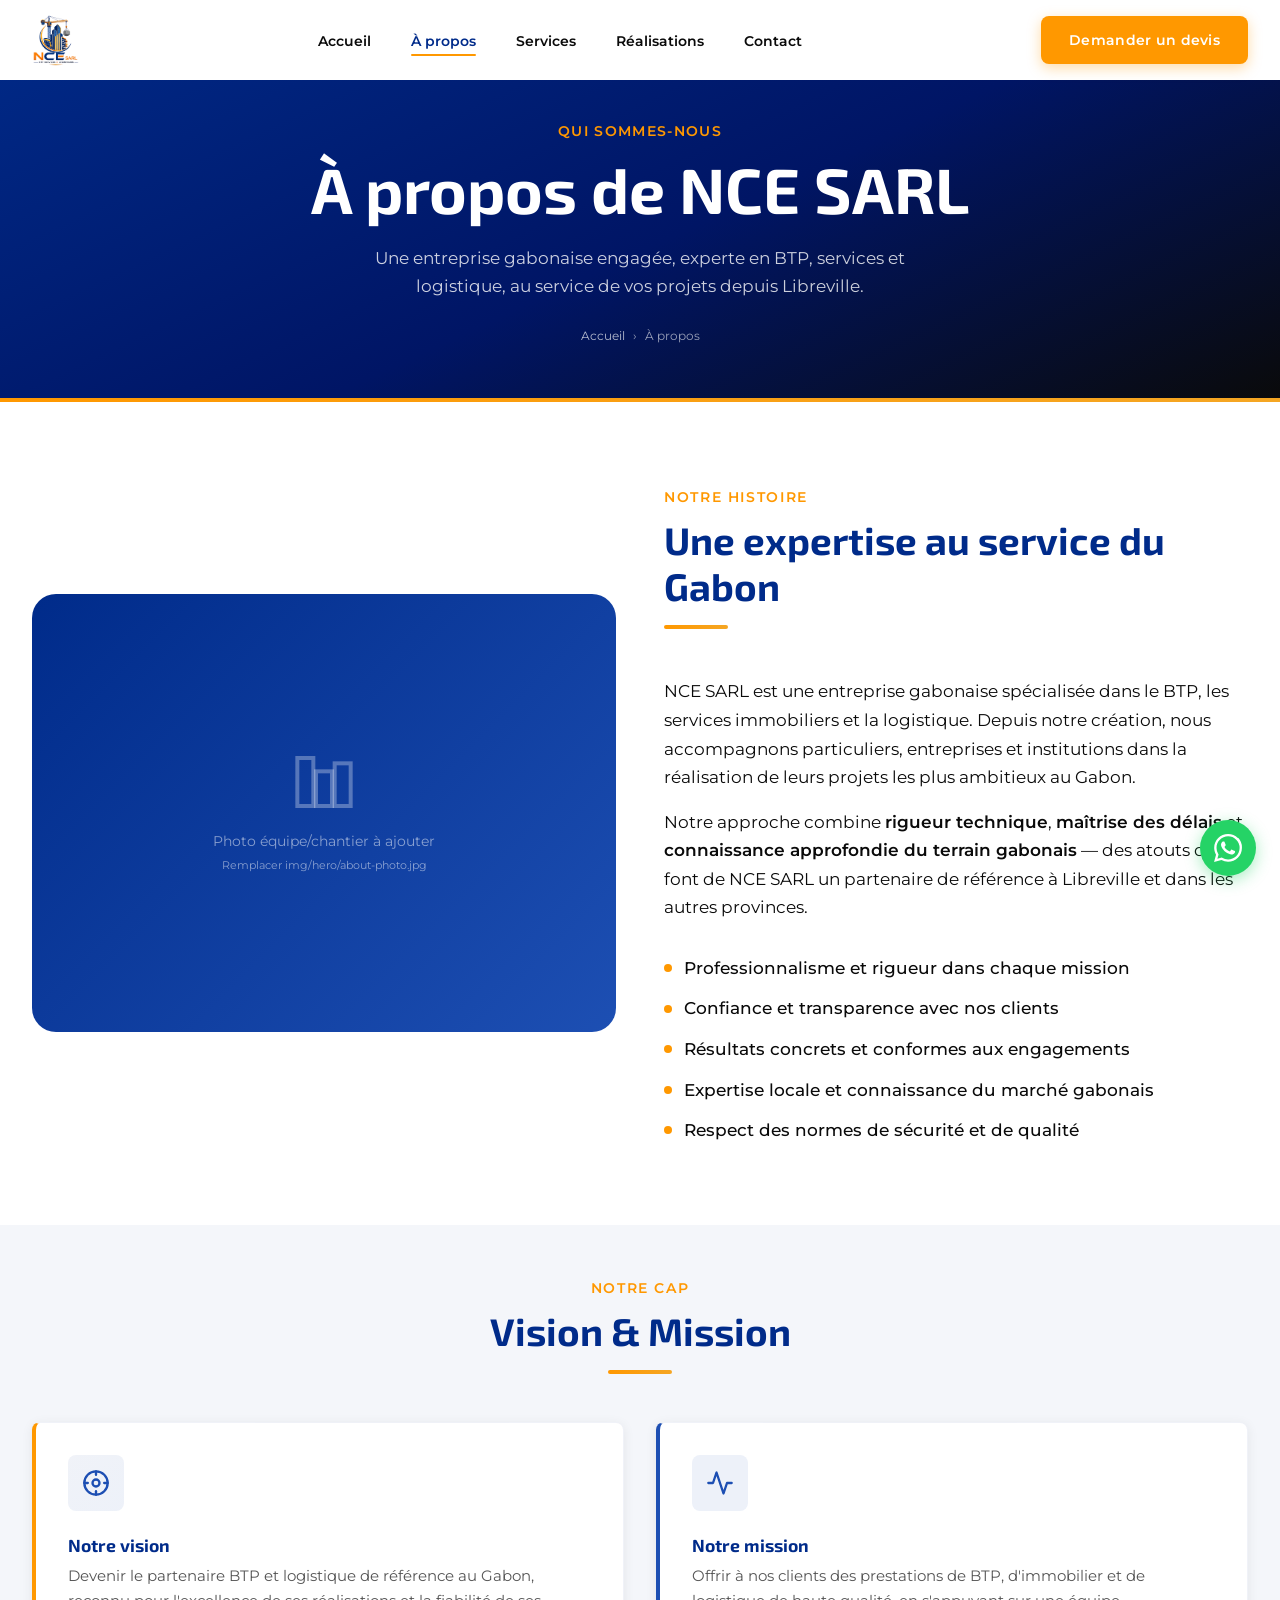
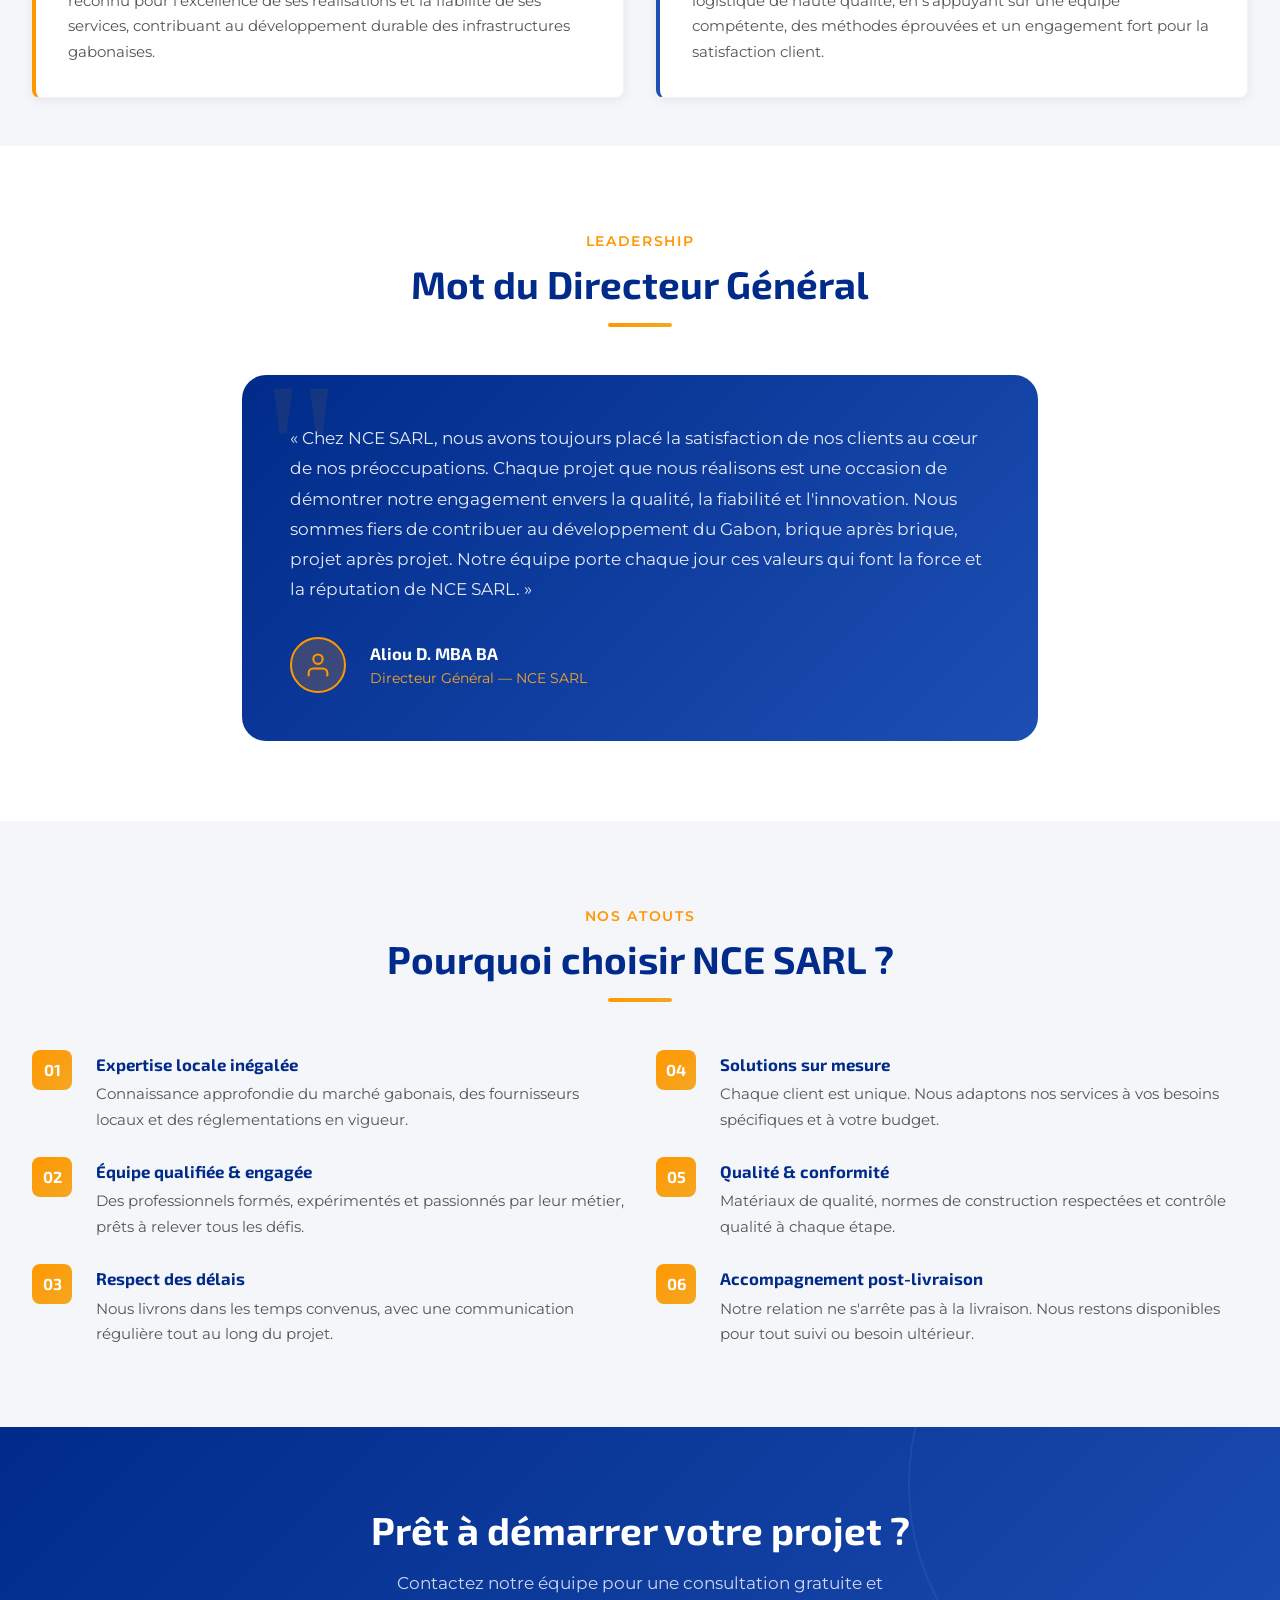
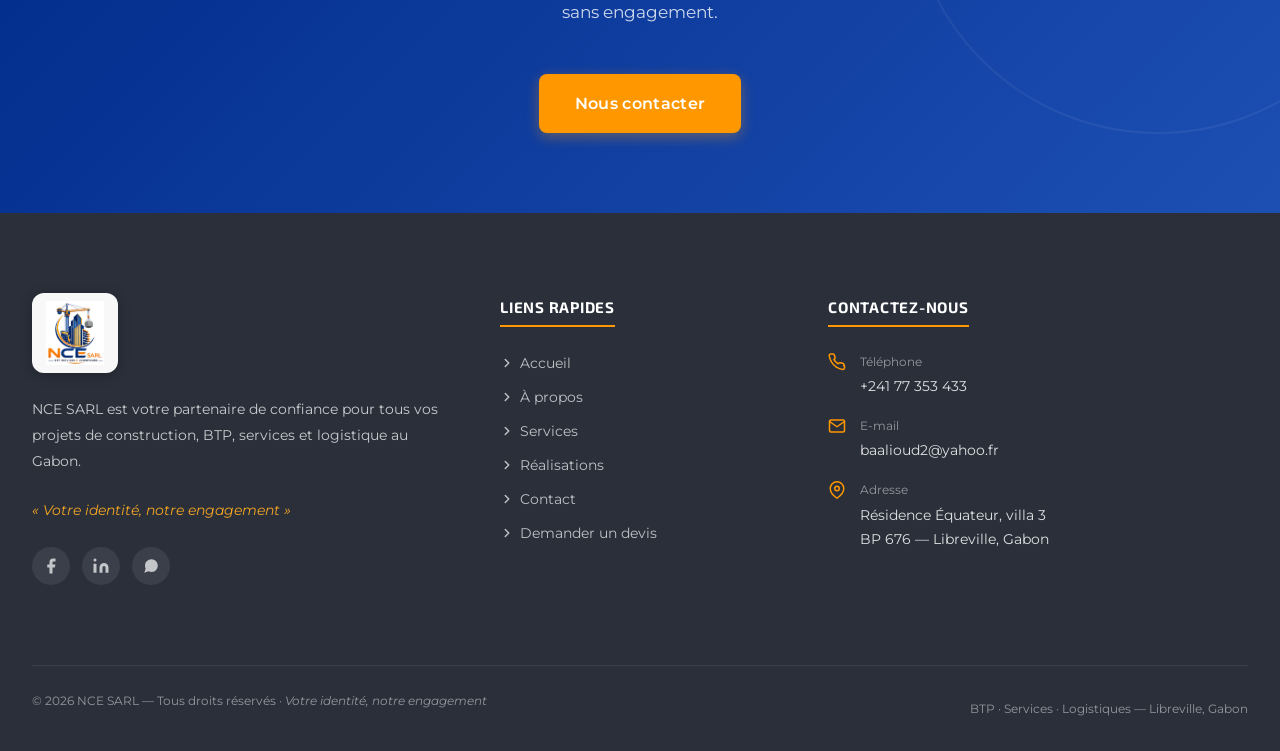
==== a-propos.html @ fb0cfb3a "Initial commit" ====
<!DOCTYPE html>
<html lang="fr">
<head>
  <meta charset="UTF-8">
  <meta name="viewport" content="width=device-width, initial-scale=1.0">

  <title>À propos — NCE SARL | BTP Services &amp; Logistiques, Libreville Gabon</title>
  <meta name="description" content="Découvrez NCE SARL, entreprise gabonaise de BTP, services et logistique. Notre histoire, notre mission, nos valeurs et le mot du Directeur Général.">
  <meta name="robots" content="index, follow">
  <link rel="canonical" href="https://www.nce-sarl.com/a-propos.html">

  <meta property="og:type"  content="website">
  <meta property="og:url"   content="https://www.nce-sarl.com/a-propos.html">
  <meta property="og:title" content="À propos — NCE SARL BTP Services &amp; Logistiques">
  <meta property="og:description" content="Histoire, mission et valeurs de NCE SARL, votre partenaire BTP au Gabon.">
  <meta property="og:image" content="https://www.nce-sarl.com/img/logo/logo-nce.png">

  <link rel="preconnect" href="https://fonts.googleapis.com">
  <link rel="preconnect" href="https://fonts.gstatic.com" crossorigin>
  <link href="https://fonts.googleapis.com/css2?family=Exo+2:wght@400;600;700;800&family=Montserrat:wght@400;500;600;700&display=swap" rel="stylesheet">
  <link rel="stylesheet" href="css/style.css">

  <script type="application/ld+json">
  {
    "@context": "https://schema.org",
    "@type": "Organization",
    "name": "NCE SARL",
    "url": "https://www.nce-sarl.com",
    "telephone": "+24177353433",
    "foundingDate": "2015",
    "founder": { "@type": "Person", "name": "Aliou D. MBA BA" },
    "address": {
      "@type": "PostalAddress",
      "streetAddress": "Résidence Équateur, villa 3",
      "addressLocality": "Libreville",
      "addressCountry": "GA"
    }
  }
  </script>
</head>

<body>
  <a href="#main-content" class="skip-link">Aller au contenu principal</a>
  <header id="site-header" role="banner"></header>

  <main id="main-content">

    <!-- Page Hero -->
    <section class="page-hero" aria-labelledby="page-title">
      <div class="container">
        <p class="page-hero__label">Qui sommes-nous</p>
        <h1 id="page-title" class="page-hero__title">À propos de NCE SARL</h1>
        <p class="page-hero__desc">
          Une entreprise gabonaise engagée, experte en BTP, services et logistique,
          au service de vos projets depuis Libreville.
        </p>
        <nav class="breadcrumb" aria-label="Fil d'Ariane">
          <a href="index.html">Accueil</a>
          <span class="breadcrumb__sep" aria-hidden="true">›</span>
          <span aria-current="page">À propos</span>
        </nav>
      </div>
    </section>

    <!-- ═══════════════════════════════════════════════════════
         HISTOIRE & MISSION
         ═══════════════════════════════════════════════════════ -->
    <section class="section" aria-labelledby="histoire-title">
      <div class="container">
        <div class="about-intro">

          <div class="about-intro__img-wrap">
            <img src="img/hero/about-photo.jpg"
                 alt="Équipe NCE SARL sur un chantier au Gabon"
                 style="width:100%;height:100%;object-fit:cover;"
                 loading="lazy"
                 onerror="this.style.display='none';this.nextElementSibling.style.display='flex';">
            <div class="about-intro__img-placeholder" style="display:none;">
              <svg xmlns="http://www.w3.org/2000/svg" width="64" height="64"
                   viewBox="0 0 24 24" fill="none" stroke="rgba(255,255,255,0.3)"
                   stroke-width="1.5" aria-hidden="true">
                <rect x="2" y="3" width="6" height="18"/>
                <rect x="9" y="8" width="6" height="13"/>
                <rect x="16" y="5" width="6" height="16"/>
              </svg>
              <span>Photo équipe/chantier à ajouter<br><small>Remplacer img/hero/about-photo.jpg</small></span>
            </div>
          </div>

          <div class="about-intro__content">
            <div class="section-heading" style="text-align:left;">
              <span class="section-heading__label">Notre histoire</span>
              <h2 id="histoire-title" class="section-heading__title">Une expertise au service du Gabon</h2>
              <div class="section-heading__line" style="margin-left:0;"></div>
            </div>

            <p>
              NCE SARL est une entreprise gabonaise spécialisée dans le BTP, les services immobiliers
              et la logistique. Depuis notre création, nous accompagnons particuliers, entreprises
              et institutions dans la réalisation de leurs projets les plus ambitieux au Gabon.
            </p>
            <p>
              Notre approche combine <strong>rigueur technique</strong>, <strong>maîtrise des délais</strong>
              et <strong>connaissance approfondie du terrain gabonais</strong> — des atouts qui font de NCE SARL
              un partenaire de référence à Libreville et dans les autres provinces.
            </p>

            <div class="values-list" aria-label="Nos valeurs">
              <div class="values-list__item"><span class="values-list__dot"></span> Professionnalisme et rigueur dans chaque mission</div>
              <div class="values-list__item"><span class="values-list__dot"></span> Confiance et transparence avec nos clients</div>
              <div class="values-list__item"><span class="values-list__dot"></span> Résultats concrets et conformes aux engagements</div>
              <div class="values-list__item"><span class="values-list__dot"></span> Expertise locale et connaissance du marché gabonais</div>
              <div class="values-list__item"><span class="values-list__dot"></span> Respect des normes de sécurité et de qualité</div>
            </div>
          </div>
        </div>
      </div>
    </section>

    <!-- ═══════════════════════════════════════════════════════
         VISION & MISSION
         ═══════════════════════════════════════════════════════ -->
    <section class="section section--sm bg-gris-clair" aria-labelledby="vision-title">
      <div class="container">

        <div class="section-heading fade-up">
          <span class="section-heading__label">Notre cap</span>
          <h2 id="vision-title" class="section-heading__title">Vision &amp; Mission</h2>
          <div class="section-heading__line"></div>
        </div>

        <div class="grid-2">

          <div class="card fade-up fade-up--delay-1" style="border-left: 4px solid var(--orange-vif); border-radius: var(--radius-md);">
            <div class="card__icon">
              <svg xmlns="http://www.w3.org/2000/svg" width="28" height="28"
                   viewBox="0 0 24 24" fill="none" stroke="currentColor"
                   stroke-width="2" stroke-linecap="round" stroke-linejoin="round"
                   aria-hidden="true">
                <circle cx="12" cy="12" r="10"/>
                <circle cx="12" cy="12" r="3"/>
                <line x1="12" y1="2" x2="12" y2="5"/>
                <line x1="12" y1="19" x2="12" y2="22"/>
                <line x1="2" y1="12" x2="5" y2="12"/>
                <line x1="19" y1="12" x2="22" y2="12"/>
              </svg>
            </div>
            <h3 class="card__title">Notre vision</h3>
            <p class="card__text">
              Devenir le partenaire BTP et logistique de référence au Gabon, reconnu pour
              l'excellence de ses réalisations et la fiabilité de ses services,
              contribuant au développement durable des infrastructures gabonaises.
            </p>
          </div>

          <div class="card fade-up fade-up--delay-2" style="border-left: 4px solid var(--bleu-royal); border-radius: var(--radius-md);">
            <div class="card__icon" style="background: rgba(29,79,179,0.08); color: var(--bleu-royal);">
              <svg xmlns="http://www.w3.org/2000/svg" width="28" height="28"
                   viewBox="0 0 24 24" fill="none" stroke="currentColor"
                   stroke-width="2" stroke-linecap="round" stroke-linejoin="round"
                   aria-hidden="true">
                <polyline points="22 12 18 12 15 21 9 3 6 12 2 12"/>
              </svg>
            </div>
            <h3 class="card__title">Notre mission</h3>
            <p class="card__text">
              Offrir à nos clients des prestations de BTP, d'immobilier et de logistique
              de haute qualité, en s'appuyant sur une équipe compétente, des méthodes
              éprouvées et un engagement fort pour la satisfaction client.
            </p>
          </div>
        </div>
      </div>
    </section>

    <!-- ═══════════════════════════════════════════════════════
         MOT DU DIRECTEUR GÉNÉRAL
         ═══════════════════════════════════════════════════════ -->
    <section class="section" aria-labelledby="dg-title">
      <div class="container" style="max-width: 860px;">

        <div class="section-heading fade-up">
          <span class="section-heading__label">Leadership</span>
          <h2 id="dg-title" class="section-heading__title">Mot du Directeur Général</h2>
          <div class="section-heading__line"></div>
        </div>

        <div class="dg-card fade-up">
          <blockquote class="dg-card__quote">
            «&nbsp;Chez NCE SARL, nous avons toujours placé la satisfaction de nos clients
            au cœur de nos préoccupations. Chaque projet que nous réalisons est une
            occasion de démontrer notre engagement envers la qualité, la fiabilité et
            l'innovation. Nous sommes fiers de contribuer au développement du Gabon,
            brique après brique, projet après projet. Notre équipe porte chaque jour
            ces valeurs qui font la force et la réputation de NCE SARL.&nbsp;»
          </blockquote>
          <footer class="dg-card__author">
            <div class="dg-card__avatar" aria-hidden="true">
              <svg xmlns="http://www.w3.org/2000/svg" width="28" height="28"
                   viewBox="0 0 24 24" fill="none" stroke="currentColor"
                   stroke-width="1.8" stroke-linecap="round" stroke-linejoin="round">
                <path d="M20 21v-2a4 4 0 0 0-4-4H8a4 4 0 0 0-4 4v2"/>
                <circle cx="12" cy="7" r="4"/>
              </svg>
            </div>
            <div>
              <div class="dg-card__name">Aliou D. MBA BA</div>
              <div class="dg-card__role">Directeur Général — NCE SARL</div>
            </div>
          </footer>
        </div>
      </div>
    </section>

    <!-- ═══════════════════════════════════════════════════════
         POURQUOI NOUS CHOISIR
         ═══════════════════════════════════════════════════════ -->
    <section class="section bg-gris-clair" aria-labelledby="why-title">
      <div class="container">

        <div class="section-heading fade-up">
          <span class="section-heading__label">Nos atouts</span>
          <h2 id="why-title" class="section-heading__title">Pourquoi choisir NCE SARL ?</h2>
          <div class="section-heading__line"></div>
        </div>

        <div class="grid-2">
          <div class="why-list fade-up fade-up--delay-1">

            <div class="why-item">
              <div class="why-item__num">01</div>
              <div>
                <p class="why-item__title">Expertise locale inégalée</p>
                <p class="why-item__text">Connaissance approfondie du marché gabonais, des fournisseurs locaux et des réglementations en vigueur.</p>
              </div>
            </div>

            <div class="why-item">
              <div class="why-item__num">02</div>
              <div>
                <p class="why-item__title">Équipe qualifiée &amp; engagée</p>
                <p class="why-item__text">Des professionnels formés, expérimentés et passionnés par leur métier, prêts à relever tous les défis.</p>
              </div>
            </div>

            <div class="why-item">
              <div class="why-item__num">03</div>
              <div>
                <p class="why-item__title">Respect des délais</p>
                <p class="why-item__text">Nous livrons dans les temps convenus, avec une communication régulière tout au long du projet.</p>
              </div>
            </div>
          </div>

          <div class="why-list fade-up fade-up--delay-2">

            <div class="why-item">
              <div class="why-item__num">04</div>
              <div>
                <p class="why-item__title">Solutions sur mesure</p>
                <p class="why-item__text">Chaque client est unique. Nous adaptons nos services à vos besoins spécifiques et à votre budget.</p>
              </div>
            </div>

            <div class="why-item">
              <div class="why-item__num">05</div>
              <div>
                <p class="why-item__title">Qualité &amp; conformité</p>
                <p class="why-item__text">Matériaux de qualité, normes de construction respectées et contrôle qualité à chaque étape.</p>
              </div>
            </div>

            <div class="why-item">
              <div class="why-item__num">06</div>
              <div>
                <p class="why-item__title">Accompagnement post-livraison</p>
                <p class="why-item__text">Notre relation ne s'arrête pas à la livraison. Nous restons disponibles pour tout suivi ou besoin ultérieur.</p>
              </div>
            </div>
          </div>
        </div>

      </div>
    </section>

    <!-- CTA -->
    <section class="bandeau-cta" aria-labelledby="cta-about-title">
      <div class="container">
        <h2 id="cta-about-title" class="bandeau-cta__title">Prêt à démarrer votre projet ?</h2>
        <p class="bandeau-cta__desc">Contactez notre équipe pour une consultation gratuite et sans engagement.</p>
        <div class="bandeau-cta__actions">
          <a href="contact.html" class="btn btn-primary btn-lg">Nous contacter</a>
        </div>
      </div>
    </section>

  </main>

  <footer id="site-footer" role="contentinfo"></footer>

  <a href="https://wa.me/24177353433" class="whatsapp-btn"
     target="_blank" rel="noopener noreferrer"
     aria-label="Nous contacter sur WhatsApp">
    <svg xmlns="http://www.w3.org/2000/svg" width="28" height="28"
         viewBox="0 0 24 24" fill="currentColor" aria-hidden="true">
      <path d="M17.472 14.382c-.297-.149-1.758-.867-2.03-.967-.273-.099-.471-.148-.67.15-.197.297-.767.966-.94 1.164-.173.199-.347.223-.644.075-.297-.15-1.255-.463-2.39-1.475-.883-.788-1.48-1.761-1.653-2.059-.173-.297-.018-.458.13-.606.134-.133.298-.347.446-.52.149-.174.198-.298.298-.497.099-.198.05-.371-.025-.52-.075-.149-.669-1.612-.916-2.207-.242-.579-.487-.5-.669-.51-.173-.008-.371-.01-.57-.01-.198 0-.52.074-.792.372-.272.297-1.04 1.016-1.04 2.479 0 1.462 1.065 2.875 1.213 3.074.149.198 2.096 3.2 5.077 4.487.709.306 1.262.489 1.694.625.712.227 1.36.195 1.871.118.571-.085 1.758-.719 2.006-1.413.248-.694.248-1.289.173-1.413-.074-.124-.272-.198-.57-.347m-5.421 7.403h-.004a9.87 9.87 0 0 1-5.031-1.378l-.361-.214-3.741.982.998-3.648-.235-.374a9.86 9.86 0 0 1-1.51-5.26c.001-5.45 4.436-9.884 9.888-9.884 2.64 0 5.122 1.03 6.988 2.898a9.825 9.825 0 0 1 2.893 6.994c-.003 5.45-4.437 9.884-9.885 9.884m8.413-18.297A11.815 11.815 0 0 0 12.05 0C5.495 0 .16 5.335.157 11.892c0 2.096.547 4.142 1.588 5.945L.057 24l6.305-1.654a11.882 11.882 0 0 0 5.683 1.448h.005c6.554 0 11.89-5.335 11.893-11.893A11.821 11.821 0 0 0 20.885 3.488"/>
    </svg>
  </a>

  <button class="back-to-top" aria-label="Retour en haut de la page" type="button">
    <svg xmlns="http://www.w3.org/2000/svg" width="20" height="20"
         viewBox="0 0 24 24" fill="none" stroke="currentColor"
         stroke-width="2.5" stroke-linecap="round" stroke-linejoin="round"
         aria-hidden="true">
      <polyline points="18 15 12 9 6 15"/>
    </svg>
  </button>

  <script src="js/components.js"></script>
  <script src="js/main.js"></script>
</body>
</html>
---- css/style.css ----
/* ============================================================
   NCE SARL — Feuille de style principale
   Mobile-first · Breakpoints : 480 / 768 / 1024 / 1280px
   ============================================================ */

@import url('variables.css');

/* ============================================================
   RESET & BASE
   ============================================================ */
*, *::before, *::after { box-sizing: border-box; margin: 0; padding: 0; }

html {
  scroll-behavior: smooth;
  font-size: 16px;
  -webkit-text-size-adjust: 100%;
}

body {
  font-family: var(--font-body);
  font-size: var(--fs-body);
  color: var(--noir-profond);
  background: var(--blanc);
  line-height: 1.7;
  overflow-x: hidden;
}

img, svg { display: block; max-width: 100%; }
a { color: inherit; text-decoration: none; }
ul, ol { list-style: none; }
button { cursor: pointer; font-family: inherit; border: none; background: none; }
input, textarea, select { font-family: inherit; font-size: inherit; }

/* ============================================================
   TYPOGRAPHIE
   ============================================================ */
h1, h2, h3, h4 {
  font-family: var(--font-title);
  font-weight: 700;
  line-height: 1.2;
  color: var(--bleu-nuit);
}

h1 { font-size: var(--fs-hero); }
h2 { font-size: var(--fs-h2); }
h3 { font-size: var(--fs-h3); }

p { margin-bottom: var(--sp-sm); }
p:last-child { margin-bottom: 0; }

strong { font-weight: 600; }

/* ============================================================
   LAYOUT UTILITIES
   ============================================================ */
.container {
  width: 100%;
  max-width: var(--container-max);
  margin-inline: auto;
  padding-inline: var(--container-pad);
}

.section {
  padding-block: var(--sp-xxl);
}

.section--sm { padding-block: var(--sp-xl); }

.bg-gris-clair  { background: var(--gris-clair); }
.bg-bleu-nuit   { background: var(--bleu-nuit); }
.bg-gris-fonce  { background: var(--gris-fonce); }

.text-center { text-align: center; }
.text-white  { color: var(--blanc); }
.text-orange { color: var(--orange-vif); }

/* ── Section heading ── */
.section-heading {
  text-align: center;
  margin-bottom: var(--sp-xl);
}

.section-heading__label {
  display: inline-block;
  font-family: var(--font-body);
  font-size: var(--fs-label);
  font-weight: 600;
  letter-spacing: 0.12em;
  text-transform: uppercase;
  color: var(--orange-vif);
  margin-bottom: var(--sp-xs);
}

.section-heading__title {
  color: var(--bleu-nuit);
  margin-bottom: var(--sp-sm);
}

.section-heading__title--white { color: var(--blanc); }

.section-heading__line {
  width: 64px;
  height: 4px;
  background: var(--grad-orange);
  border-radius: 2px;
  margin-inline: auto;
  margin-top: var(--sp-sm);
}

.section-heading__desc {
  max-width: 640px;
  margin-inline: auto;
  margin-top: var(--sp-sm);
  color: #555;
  font-size: var(--fs-body);
}

/* ── Grid helpers ── */
.grid-2 { display: grid; gap: var(--sp-lg); }
.grid-3 { display: grid; gap: var(--sp-lg); }
.grid-4 { display: grid; gap: var(--sp-md); }

@media (min-width: 768px) {
  .grid-2 { grid-template-columns: repeat(2, 1fr); }
  .grid-3 { grid-template-columns: repeat(2, 1fr); }
  .grid-4 { grid-template-columns: repeat(2, 1fr); }
}

@media (min-width: 1024px) {
  .grid-3 { grid-template-columns: repeat(3, 1fr); }
  .grid-4 { grid-template-columns: repeat(4, 1fr); }
}

/* ============================================================
   BUTTONS
   ============================================================ */
.btn {
  display: inline-flex;
  align-items: center;
  gap: 0.5rem;
  font-family: var(--font-body);
  font-size: 0.9rem;
  font-weight: 600;
  padding: 0.75rem 1.75rem;
  border-radius: var(--radius-md);
  transition: all var(--tr-base);
  letter-spacing: 0.02em;
  white-space: nowrap;
}

.btn-primary {
  background: var(--orange-vif);
  color: var(--blanc);
  box-shadow: 0 4px 14px rgba(255, 152, 0, 0.35);
}
.btn-primary:hover {
  background: #e68900;
  transform: translateY(-2px);
  box-shadow: 0 6px 20px rgba(255, 152, 0, 0.45);
}

.btn-secondary {
  background: var(--bleu-nuit);
  color: var(--blanc);
}
.btn-secondary:hover {
  background: var(--bleu-royal);
  transform: translateY(-2px);
}

.btn-outline {
  border: 2px solid var(--blanc);
  color: var(--blanc);
}
.btn-outline:hover {
  background: var(--blanc);
  color: var(--bleu-nuit);
}

.btn-outline-orange {
  border: 2px solid var(--orange-vif);
  color: var(--orange-vif);
}
.btn-outline-orange:hover {
  background: var(--orange-vif);
  color: var(--blanc);
}

.btn-lg {
  font-size: 1rem;
  padding: 1rem 2.25rem;
}

/* ============================================================
   HEADER & NAVIGATION
   ============================================================ */
#site-header {
  position: fixed;
  inset: 0 0 auto 0;
  z-index: 1000;
  background: var(--blanc);
  transition: box-shadow var(--tr-base);
  height: var(--header-h-mobile);
}

#site-header.scrolled {
  box-shadow: 0 2px 20px rgba(0, 43, 138, 0.12);
}

.header-inner {
  display: flex;
  align-items: center;
  justify-content: space-between;
  height: var(--header-h-mobile);
  gap: var(--sp-sm);
}

.logo-link {
  flex-shrink: 0;
  display: inline-flex;
  align-items: center;
}

.logo-img {
  height: 44px;
  width: auto;
  object-fit: contain;
  display: block;
}

/* Desktop nav (hidden on mobile) */
.nav { display: none; }

.nav-list {
  display: flex;
  align-items: center;
  gap: var(--sp-sm);
}

.nav-link {
  font-family: var(--font-body);
  font-size: 0.88rem;
  font-weight: 600;
  color: var(--noir-profond);
  padding: 0.25rem 0.5rem;
  position: relative;
  transition: color var(--tr-fast);
}

.nav-link::after {
  content: '';
  position: absolute;
  bottom: -2px;
  left: 0.5rem; right: 0.5rem;
  height: 2px;
  background: var(--orange-vif);
  transform: scaleX(0);
  transition: transform var(--tr-fast);
  border-radius: 1px;
}

.nav-link:hover,
.nav-link.active { color: var(--bleu-nuit); }
.nav-link:hover::after,
.nav-link.active::after { transform: scaleX(1); }

/* Header CTA (hidden on mobile) */
.header-cta { display: none; }

/* Burger button */
.burger {
  display: flex;
  flex-direction: column;
  gap: 5px;
  padding: 8px;
  border-radius: var(--radius-sm);
}

.burger span {
  display: block;
  width: 24px;
  height: 2px;
  background: var(--bleu-nuit);
  border-radius: 1px;
  transition: all var(--tr-base);
}

.burger.open span:nth-child(1) { transform: rotate(45deg) translate(5px, 5px); }
.burger.open span:nth-child(2) { opacity: 0; transform: scaleX(0); }
.burger.open span:nth-child(3) { transform: rotate(-45deg) translate(5px, -5px); }

/* ── Mobile fullscreen menu ── */
.mobile-menu {
  position: fixed;
  inset: 0;
  z-index: 999;
  background: var(--bleu-nuit);
  display: flex;
  flex-direction: column;
  align-items: center;
  justify-content: center;
  gap: var(--sp-lg);
  opacity: 0;
  pointer-events: none;
  transition: opacity var(--tr-base);
}

.mobile-menu.open {
  opacity: 1;
  pointer-events: auto;
}

.mobile-menu__close {
  position: absolute;
  top: 1.5rem;
  right: 1.5rem;
  color: var(--blanc);
  padding: 8px;
}

.mobile-nav-list {
  display: flex;
  flex-direction: column;
  align-items: center;
  gap: var(--sp-md);
}

.mobile-nav-link {
  font-family: var(--font-title);
  font-size: 1.6rem;
  font-weight: 700;
  color: var(--blanc);
  transition: color var(--tr-fast);
}

.mobile-nav-link:hover,
.mobile-nav-link.active { color: var(--orange-vif); }

/* Desktop layout overrides */
@media (min-width: 1024px) {
  #site-header { height: var(--header-h); }
  .header-inner { height: var(--header-h); }
  .logo-img { height: 52px; }
  .nav { display: flex; }
  .header-cta { display: inline-flex; }
  .burger { display: none; }
}

/* ============================================================
   HERO SECTION
   ============================================================ */
.hero {
  position: relative;
  min-height: 100vh;
  display: flex;
  align-items: center;
  background: var(--grad-hero);
  overflow: hidden;
  padding-top: var(--header-h-mobile);
}

/* Géométrie de fond */
.hero::before {
  content: '';
  position: absolute;
  inset: 0;
  background-image:
    repeating-linear-gradient(
      -45deg,
      transparent,
      transparent 80px,
      rgba(255, 152, 0, 0.03) 80px,
      rgba(255, 152, 0, 0.03) 81px
    );
}

/* Bande orange en bas */
.hero::after {
  content: '';
  position: absolute;
  bottom: 0; left: 0; right: 0;
  height: 4px;
  background: var(--grad-orange);
}

/* Cercle décoratif */
.hero__deco {
  position: absolute;
  right: -15%;
  top: 50%;
  transform: translateY(-50%);
  width: clamp(300px, 50vw, 700px);
  height: clamp(300px, 50vw, 700px);
  border-radius: 50%;
  border: 2px solid rgba(255, 152, 0, 0.15);
  pointer-events: none;
}

.hero__deco::after {
  content: '';
  position: absolute;
  inset: 40px;
  border-radius: 50%;
  border: 1px solid rgba(93, 134, 214, 0.2);
}

/* Si un fond photo est disponible */
.hero--with-img {
  background-image: url('../img/hero/hero-bg.jpg');
  background-size: cover;
  background-position: center;
}
.hero--with-img::before {
  background: linear-gradient(155deg, rgba(0,43,138,0.88) 0%, rgba(10,10,10,0.75) 100%);
}

.hero__content {
  position: relative;
  z-index: 2;
  padding-block: var(--sp-xxl);
  max-width: 700px;
}

.hero__label {
  display: inline-flex;
  align-items: center;
  gap: 0.5rem;
  background: rgba(255, 152, 0, 0.15);
  border: 1px solid rgba(255, 152, 0, 0.4);
  color: var(--orange-vif);
  font-size: var(--fs-label);
  font-weight: 600;
  letter-spacing: 0.1em;
  text-transform: uppercase;
  padding: 0.4rem 1rem;
  border-radius: var(--radius-full);
  margin-bottom: var(--sp-md);
}

.hero__title {
  color: var(--blanc);
  font-weight: 800;
  text-shadow: 0 2px 20px rgba(0,0,0,0.3);
  margin-bottom: var(--sp-md);
}

.hero__title span { color: var(--orange-vif); }

.hero__subtitle {
  color: rgba(255,255,255,0.82);
  font-size: clamp(1rem, 2vw, 1.15rem);
  margin-bottom: var(--sp-xl);
  max-width: 550px;
}

.hero__actions {
  display: flex;
  flex-wrap: wrap;
  gap: var(--sp-sm);
}

/* Badges de confiance */
.hero__trust {
  display: flex;
  flex-wrap: wrap;
  gap: var(--sp-md);
  margin-top: var(--sp-xl);
  padding-top: var(--sp-lg);
  border-top: 1px solid rgba(255,255,255,0.15);
}

.hero__trust-item {
  display: flex;
  align-items: center;
  gap: 0.5rem;
  color: rgba(255,255,255,0.75);
  font-size: var(--fs-label);
  font-weight: 500;
}

.hero__trust-item svg { color: var(--orange-vif); flex-shrink: 0; }

/* Hero split layout — illustration à droite sur desktop */
.hero__split {
  display: flex;
  align-items: center;
  gap: var(--sp-xl);
  width: 100%;
}

.hero__visual {
  display: none;
  pointer-events: none;
  flex-shrink: 0;
}

.hero__svg-scene {
  width: 100%;
  height: auto;
  display: block;
}

@media (min-width: 1024px) {
  .hero { padding-top: var(--header-h); }
  .hero__visual {
    display: flex;
    flex: 0 0 46%;
    justify-content: flex-end;
    align-items: center;
  }
  .hero__content {
    flex: 1 1 54%;
    max-width: none;
  }
}

/* ============================================================
   CARDS
   ============================================================ */
.card {
  background: var(--blanc);
  border-radius: var(--radius-lg);
  padding: var(--sp-lg);
  box-shadow: var(--shadow-card);
  border: 1px solid rgba(0,43,138,0.06);
  transition: all var(--tr-base);
  position: relative;
  overflow: hidden;
}

.card::before {
  content: '';
  position: absolute;
  bottom: 0; left: 0;
  width: 100%; height: 3px;
  background: var(--grad-orange);
  transform: scaleX(0);
  transform-origin: left;
  transition: transform var(--tr-base);
}

.card:hover {
  transform: translateY(-6px);
  box-shadow: var(--shadow-lg);
  border-color: rgba(0,43,138,0.1);
}

.card:hover::before { transform: scaleX(1); }

.card__icon {
  width: 56px;
  height: 56px;
  background: linear-gradient(135deg, rgba(0,43,138,0.06), rgba(29,79,179,0.08));
  border-radius: var(--radius-md);
  display: flex;
  align-items: center;
  justify-content: center;
  margin-bottom: var(--sp-md);
  color: var(--bleu-royal);
  flex-shrink: 0;
}

.card__title {
  font-size: 1.1rem;
  margin-bottom: var(--sp-xs);
  color: var(--bleu-nuit);
}

.card__text {
  color: #555;
  font-size: 0.93rem;
  margin-bottom: 0;
}

/* Card cliquable */
.card--link { cursor: pointer; }
.card--link:hover .card__cta { color: var(--orange-vif); }

.card__cta {
  display: inline-flex;
  align-items: center;
  gap: 0.35rem;
  font-weight: 600;
  font-size: 0.88rem;
  color: var(--bleu-royal);
  margin-top: var(--sp-md);
  transition: color var(--tr-fast);
}

/* Card domaine (avec fond coloré) */
.card--domaine {
  background: linear-gradient(155deg, var(--bleu-nuit), var(--bleu-royal));
  color: var(--blanc);
  text-align: center;
  padding: var(--sp-xl) var(--sp-lg);
}

.card--domaine::before { background: var(--orange-vif); }

.card--domaine .card__icon {
  background: rgba(255,255,255,0.12);
  color: var(--orange-vif);
  margin-inline: auto;
}

.card--domaine .card__title { color: var(--blanc); }
.card--domaine .card__text  { color: rgba(255,255,255,0.78); }

/* Card valeur */
.card--valeur {
  text-align: center;
  padding: var(--sp-xl) var(--sp-lg);
}

.card--valeur .card__icon {
  margin-inline: auto;
  width: 72px;
  height: 72px;
  background: linear-gradient(135deg, rgba(255,152,0,0.1), rgba(245,166,35,0.15));
  color: var(--orange-vif);
}

/* ============================================================
   SECTION — PILIERS DE SERVICES
   ============================================================ */
.piliers { background: var(--blanc); }

/* ============================================================
   SECTION — CHIFFRES CLÉS
   ============================================================ */
.chiffres { background: var(--bleu-nuit); }

.chiffres-grid {
  display: grid;
  grid-template-columns: repeat(2, 1fr);
  gap: var(--sp-lg);
}

.stat-card {
  text-align: center;
  padding: var(--sp-lg);
  border-radius: var(--radius-lg);
  background: rgba(255,255,255,0.06);
  border: 1px solid rgba(255,255,255,0.1);
  transition: background var(--tr-base);
}

.stat-card:hover { background: rgba(255,255,255,0.1); }

.stat-card__number {
  font-family: var(--font-title);
  font-size: clamp(2rem, 5vw, 3.5rem);
  font-weight: 800;
  color: var(--orange-vif);
  display: block;
  line-height: 1;
}

.stat-card__label {
  color: rgba(255,255,255,0.8);
  font-size: 0.9rem;
  font-weight: 500;
  margin-top: var(--sp-xs);
  display: block;
}

@media (min-width: 768px) {
  .chiffres-grid { grid-template-columns: repeat(4, 1fr); }
}

/* ============================================================
   SECTION — RÉALISATIONS APERÇU & GALERIE
   ============================================================ */
.real-grid {
  display: grid;
  gap: var(--sp-md);
  grid-template-columns: repeat(2, 1fr);
}

@media (min-width: 768px) {
  .real-grid { grid-template-columns: repeat(3, 1fr); }
}

.real-card {
  position: relative;
  border-radius: var(--radius-lg);
  overflow: hidden;
  aspect-ratio: 4/3;
  cursor: pointer;
  background: var(--bleu-nuit);
}

.real-card__img {
  position: absolute;
  inset: 0;
  width: 100%;
  height: 100%;
  object-fit: cover;
  transition: transform var(--tr-slow);
}

/* Placeholder gradient quand pas de photo */
.real-card__placeholder {
  width: 100%;
  height: 100%;
  display: flex;
  flex-direction: column;
  align-items: center;
  justify-content: center;
  gap: var(--sp-sm);
  color: rgba(255,255,255,0.6);
  font-size: var(--fs-label);
  text-align: center;
  padding: var(--sp-sm);
}

.real-card__overlay {
  position: absolute;
  inset: 0;
  background: linear-gradient(0deg, rgba(0,43,138,0.85) 0%, transparent 60%);
  display: flex;
  flex-direction: column;
  justify-content: flex-end;
  padding: var(--sp-md);
  opacity: 0;
  transition: opacity var(--tr-base);
}

.real-card:hover .real-card__overlay { opacity: 1; }
.real-card:hover .real-card__img { transform: scale(1.05); }

.real-card__title {
  font-family: var(--font-title);
  font-weight: 700;
  color: var(--blanc);
  font-size: 0.95rem;
}

.real-card__tag {
  display: inline-block;
  background: var(--orange-vif);
  color: var(--blanc);
  font-size: 0.72rem;
  font-weight: 600;
  padding: 0.2rem 0.6rem;
  border-radius: var(--radius-sm);
  text-transform: uppercase;
  letter-spacing: 0.05em;
  margin-bottom: var(--sp-xs);
}

.real-card__zoom {
  position: absolute;
  top: var(--sp-sm);
  right: var(--sp-sm);
  width: 36px;
  height: 36px;
  background: rgba(255,152,0,0.9);
  border-radius: var(--radius-full);
  display: flex;
  align-items: center;
  justify-content: center;
  color: var(--blanc);
  opacity: 0;
  transform: scale(0.8);
  transition: all var(--tr-base);
}

.real-card:hover .real-card__zoom {
  opacity: 1;
  transform: scale(1);
}

/* ── Filtres galerie ── */
.gallery-filters {
  display: flex;
  flex-wrap: wrap;
  gap: var(--sp-xs);
  justify-content: center;
  margin-bottom: var(--sp-xl);
}

.filter-btn {
  font-family: var(--font-body);
  font-size: 0.88rem;
  font-weight: 600;
  padding: 0.5rem 1.25rem;
  border-radius: var(--radius-full);
  border: 2px solid var(--gris-beton);
  color: #555;
  background: var(--blanc);
  transition: all var(--tr-fast);
}

.filter-btn:hover,
.filter-btn.active {
  border-color: var(--bleu-nuit);
  background: var(--bleu-nuit);
  color: var(--blanc);
}

/* Masquer les items filtrés */
.real-card[data-hidden] { display: none; }

/* ============================================================
   SECTION — VALEURS
   ============================================================ */
.valeurs { background: var(--gris-clair); }

/* ============================================================
   BANDEAU CTA
   ============================================================ */
.bandeau-cta {
  background: var(--grad-cta);
  padding-block: var(--sp-xxl);
  position: relative;
  overflow: hidden;
  text-align: center;
}

.bandeau-cta::before {
  content: '';
  position: absolute;
  top: -50%;
  right: -10%;
  width: 500px;
  height: 500px;
  border-radius: 50%;
  border: 2px solid rgba(255,255,255,0.06);
  pointer-events: none;
}

.bandeau-cta__title {
  color: var(--blanc);
  margin-bottom: var(--sp-sm);
}

.bandeau-cta__desc {
  color: rgba(255,255,255,0.8);
  max-width: 520px;
  margin-inline: auto;
  margin-bottom: var(--sp-xl);
}

.bandeau-cta__actions {
  display: flex;
  flex-wrap: wrap;
  gap: var(--sp-sm);
  justify-content: center;
}

/* ============================================================
   FOOTER
   ============================================================ */
#site-footer {
  background: var(--gris-fonce);
  color: rgba(255,255,255,0.75);
  padding-top: var(--sp-xxl);
}

.footer-grid {
  display: grid;
  gap: var(--sp-xl);
  margin-bottom: var(--sp-xxl);
}

@media (min-width: 768px) {
  .footer-grid { grid-template-columns: 1.5fr 1fr 1.5fr; }
}

.footer__logo {
  display: block;
  margin-bottom: var(--sp-md);
  height: 80px;
  width: auto;
  background: rgba(255, 255, 255, 0.97);
  border-radius: 12px;
  padding: 8px 14px;
  box-shadow: 0 2px 12px rgba(0,0,0,0.25);
}

.footer__desc {
  font-size: 0.9rem;
  line-height: 1.8;
  margin-bottom: var(--sp-md);
}

.footer__tagline {
  font-style: italic;
  color: var(--orange-dore);
  font-size: 0.88rem;
}

.footer__heading {
  font-family: var(--font-title);
  font-size: 0.95rem;
  font-weight: 700;
  color: var(--blanc);
  letter-spacing: 0.05em;
  text-transform: uppercase;
  margin-bottom: var(--sp-md);
  padding-bottom: var(--sp-xs);
  border-bottom: 2px solid var(--orange-vif);
  display: inline-block;
}

.footer__links { display: flex; flex-direction: column; gap: 0.6rem; }

.footer__link {
  font-size: 0.9rem;
  color: rgba(255,255,255,0.7);
  transition: color var(--tr-fast);
  display: flex;
  align-items: center;
  gap: 0.4rem;
}

.footer__link:hover { color: var(--orange-vif); }

.footer__contact-item {
  display: flex;
  align-items: flex-start;
  gap: 0.75rem;
  margin-bottom: var(--sp-sm);
  font-size: 0.9rem;
}

.footer__contact-icon {
  flex-shrink: 0;
  width: 20px;
  color: var(--orange-vif);
  margin-top: 2px;
}

.footer__social {
  display: flex;
  gap: 0.75rem;
  margin-top: var(--sp-md);
}

.footer__social-link {
  width: 38px;
  height: 38px;
  border-radius: var(--radius-full);
  background: rgba(255,255,255,0.08);
  display: flex;
  align-items: center;
  justify-content: center;
  color: rgba(255,255,255,0.7);
  transition: all var(--tr-fast);
}

.footer__social-link:hover {
  background: var(--orange-vif);
  color: var(--blanc);
  transform: translateY(-2px);
}

.footer__bottom {
  border-top: 1px solid rgba(255,255,255,0.08);
  padding-block: var(--sp-md);
  display: flex;
  flex-direction: column;
  gap: var(--sp-xs);
  align-items: center;
  text-align: center;
}

.footer__bottom-text {
  font-size: var(--fs-small);
  color: rgba(255,255,255,0.5);
}

@media (min-width: 768px) {
  .footer__bottom {
    flex-direction: row;
    justify-content: space-between;
    text-align: left;
  }
}

/* ============================================================
   LIGHTBOX
   ============================================================ */
.lightbox-overlay {
  position: fixed;
  inset: 0;
  z-index: 2000;
  background: rgba(0,0,0,0.95);
  display: flex;
  align-items: center;
  justify-content: center;
  opacity: 0;
  pointer-events: none;
  transition: opacity var(--tr-base);
}

.lightbox-overlay.open {
  opacity: 1;
  pointer-events: auto;
}

.lightbox__close {
  position: absolute;
  top: 1rem;
  right: 1rem;
  color: var(--blanc);
  font-size: 1.5rem;
  width: 44px;
  height: 44px;
  display: flex;
  align-items: center;
  justify-content: center;
  border-radius: var(--radius-full);
  background: rgba(255,255,255,0.1);
  transition: background var(--tr-fast);
  z-index: 1;
}

.lightbox__close:hover { background: var(--orange-vif); }

.lightbox__nav {
  position: absolute;
  top: 50%;
  transform: translateY(-50%);
  color: var(--blanc);
  width: 48px;
  height: 48px;
  display: flex;
  align-items: center;
  justify-content: center;
  border-radius: var(--radius-full);
  background: rgba(255,255,255,0.1);
  transition: background var(--tr-fast);
  z-index: 1;
}

.lightbox__nav:hover { background: var(--orange-vif); }
.lightbox__prev { left: 1rem; }
.lightbox__next { right: 1rem; }

.lightbox__img-wrap {
  max-width: 90vw;
  max-height: 85vh;
  display: flex;
  flex-direction: column;
  align-items: center;
  gap: var(--sp-sm);
}

.lightbox__img {
  max-width: 100%;
  max-height: 75vh;
  object-fit: contain;
  border-radius: var(--radius-md);
}

.lightbox__caption {
  color: rgba(255,255,255,0.8);
  font-size: 0.9rem;
  text-align: center;
}

.lightbox__counter {
  color: rgba(255,255,255,0.5);
  font-size: var(--fs-small);
}

/* ============================================================
   SVG HERO — ANIMATIONS
   ============================================================ */

/* ── Entrée des bâtiments (one-shot slide-up) ── */
.bld-left  { animation: bldRise 1.1s cubic-bezier(.22,1,.36,1) 0.2s both; }
.bld-center{ animation: bldRise 1.1s cubic-bezier(.22,1,.36,1) 0.5s both; }
.bld-right { animation: bldRise 1.1s cubic-bezier(.22,1,.36,1) 0.8s both; }

@keyframes bldRise {
  from { transform: translateY(28px); opacity: 0; }
  to   { transform: translateY(0);    opacity: 1; }
}

/* ── Grille blueprint shimmer ── */
.grid-shimmer { animation: gridPulse 5s ease-in-out infinite; }
@keyframes gridPulse {
  0%, 100% { opacity: 0.65; }
  50%       { opacity: 1;    }
}

/* ── Lumières fenêtres ── */
.win-a { animation: winGlow 4.2s ease-in-out infinite; }
.win-b { animation: winGlow 3.8s ease-in-out infinite 1.1s; }
.win-c { animation: winGlow 5.0s ease-in-out infinite 0.5s; }
.win-d { animation: winGlow 4.6s ease-in-out infinite 2.3s; }

@keyframes winGlow {
  0%, 100% { opacity: 0.45; }
  50%       { opacity: 1;    }
}

/* ── Feu de sommet de grue (blink) ── */
.crane-apex { animation: apexBlink 0.95s ease-in-out infinite; }
@keyframes apexBlink {
  0%, 100% { opacity: 1;   }
  40%, 60% { opacity: 0.1; }
}

/* ── Câble descente (dashoffset) ── */
.crane-cable { animation: cableDrop 1.8s linear infinite; }
@keyframes cableDrop {
  from { stroke-dashoffset: 12; }
  to   { stroke-dashoffset: 0;  }
}

/* ── Pendule de la charge ── */
.crane-load {
  transform-box: view-box;
  transform-origin: 372px 50px;
  animation: loadSwing 3.6s ease-in-out infinite;
}
@keyframes loadSwing {
  0%, 100% { transform: rotate(-7deg); }
  50%       { transform: rotate(7deg);  }
}

/* ── Arcs compas (rotation lente) ── */
.compass-spin {
  transform-box: view-box;
  transform-origin: 465px -5px;
  animation: compassSpin 28s linear infinite;
}
@keyframes compassSpin {
  to { transform: rotate(360deg); }
}

/* ── Cible pulsante ── */
.target-pulse {
  transform-box: view-box;
  transform-origin: 448px 348px;
  animation: targetPulse 2.4s ease-in-out infinite;
}
@keyframes targetPulse {
  0%, 100% { transform: scale(1);    opacity: 1;   }
  50%       { transform: scale(1.14); opacity: 0.65; }
}

/* ── Particules flottantes ── */
.svgp {
  transform-box: fill-box;
  transform-origin: center;
}
.svgp-1 { animation: svgFloat 2.8s ease-out infinite; }
.svgp-2 { animation: svgFloat 3.5s ease-out infinite 1.1s; }
.svgp-3 { animation: svgFloat 2.4s ease-out infinite 0.7s; }
.svgp-4 { animation: svgFloat 4.0s ease-out infinite 1.9s; }

@keyframes svgFloat {
  0%   { transform: translateY(0);    opacity: 0.7; }
  100% { transform: translateY(-52px); opacity: 0;   }
}

/* ── Accessibilité : désactiver si l'utilisateur préfère ── */
@media (prefers-reduced-motion: reduce) {
  .bld-left, .bld-center, .bld-right,
  .grid-shimmer,
  .win-a, .win-b, .win-c, .win-d,
  .crane-apex, .crane-cable, .crane-load,
  .compass-spin, .target-pulse,
  .svgp { animation: none !important; }
}

/* ============================================================
   BOUTON WHATSAPP FLOTTANT
   ============================================================ */
.whatsapp-btn {
  position: fixed;
  bottom: 1.5rem;
  right: 1.5rem;
  z-index: 900;
  width: 56px;
  height: 56px;
  background: #25D366;
  border-radius: var(--radius-full);
  display: flex;
  align-items: center;
  justify-content: center;
  box-shadow: 0 4px 16px rgba(37,211,102,0.4);
  transition: transform var(--tr-fast), box-shadow var(--tr-fast);
  color: var(--blanc);
}

.whatsapp-btn:hover {
  transform: scale(1.1);
  box-shadow: 0 6px 24px rgba(37,211,102,0.55);
}

/* Tooltip */
.whatsapp-btn::before {
  content: 'Contactez-nous';
  position: absolute;
  right: 64px;
  background: #1a1a1a;
  color: var(--blanc);
  font-size: 0.78rem;
  font-weight: 600;
  padding: 0.35rem 0.75rem;
  border-radius: var(--radius-sm);
  white-space: nowrap;
  opacity: 0;
  pointer-events: none;
  transition: opacity var(--tr-fast);
}

.whatsapp-btn:hover::before { opacity: 1; }

/* ============================================================
   BOUTON RETOUR EN HAUT
   ============================================================ */
.back-to-top {
  position: fixed;
  bottom: 5.5rem;
  right: 1.5rem;
  z-index: 900;
  width: 44px;
  height: 44px;
  background: var(--bleu-nuit);
  color: var(--blanc);
  border-radius: var(--radius-full);
  display: flex;
  align-items: center;
  justify-content: center;
  box-shadow: var(--shadow-md);
  opacity: 0;
  pointer-events: none;
  transform: translateY(10px);
  transition: all var(--tr-base);
}

.back-to-top.visible {
  opacity: 1;
  pointer-events: auto;
  transform: translateY(0);
}

.back-to-top:hover { background: var(--orange-vif); }

/* ============================================================
   FORMULAIRE DE CONTACT
   ============================================================ */
.form-group {
  margin-bottom: var(--sp-md);
}

.form-label {
  display: block;
  font-weight: 600;
  font-size: 0.88rem;
  color: var(--bleu-nuit);
  margin-bottom: 0.4rem;
}

.form-label .required { color: var(--orange-vif); margin-left: 2px; }

.form-input,
.form-select,
.form-textarea {
  width: 100%;
  padding: 0.8rem 1rem;
  border: 2px solid #e2e8f0;
  border-radius: var(--radius-md);
  background: var(--blanc);
  color: var(--noir-profond);
  font-size: 0.95rem;
  transition: border-color var(--tr-fast), box-shadow var(--tr-fast);
  -webkit-appearance: none;
  appearance: none;
}

.form-input:focus,
.form-select:focus,
.form-textarea:focus {
  outline: none;
  border-color: var(--bleu-royal);
  box-shadow: 0 0 0 3px rgba(29,79,179,0.1);
}

.form-input.error,
.form-select.error,
.form-textarea.error {
  border-color: #e53e3e;
}

.form-error {
  font-size: var(--fs-small);
  color: #e53e3e;
  margin-top: 0.3rem;
  display: none;
}

.form-error.visible { display: block; }

.form-textarea { resize: vertical; min-height: 140px; }

.form-select {
  background-image: url("data:image/svg+xml,%3Csvg xmlns='http://www.w3.org/2000/svg' width='12' height='8' viewBox='0 0 12 8'%3E%3Cpath d='M1 1l5 5 5-5' stroke='%23002B8A' stroke-width='2' fill='none' stroke-linecap='round'/%3E%3C/svg%3E");
  background-repeat: no-repeat;
  background-position: right 1rem center;
  padding-right: 2.5rem;
}

.form-grid-2 { display: grid; gap: var(--sp-md); }
@media (min-width: 768px) {
  .form-grid-2 { grid-template-columns: 1fr 1fr; }
}

.form-success {
  display: none;
  background: #f0fff4;
  border: 1px solid #9ae6b4;
  border-radius: var(--radius-md);
  padding: var(--sp-lg);
  text-align: center;
  color: #276749;
}

.form-success.visible { display: block; }

.honeypot { display: none !important; }

/* ============================================================
   PAGE — À PROPOS
   ============================================================ */
.about-hero {
  background: var(--grad-hero);
  padding-block: calc(var(--header-h-mobile) + 3rem) 4rem;
  text-align: center;
}

@media (min-width: 1024px) {
  .about-hero { padding-top: calc(var(--header-h) + 3rem); }
}

.page-hero {
  background: var(--grad-hero);
  padding-block: calc(var(--header-h-mobile) + 2.5rem) 3.5rem;
  text-align: center;
  position: relative;
}

.page-hero::after {
  content: '';
  position: absolute;
  bottom: 0; left: 0; right: 0;
  height: 4px;
  background: var(--grad-orange);
}

@media (min-width: 1024px) {
  .page-hero { padding-top: calc(var(--header-h) + 2.5rem); }
}

.page-hero__label { color: var(--orange-vif); font-weight: 600; font-size: var(--fs-label); letter-spacing: 0.1em; text-transform: uppercase; margin-bottom: var(--sp-xs); }
.page-hero__title { color: var(--blanc); margin-bottom: var(--sp-sm); }
.page-hero__desc { color: rgba(255,255,255,0.8); max-width: 560px; margin-inline: auto; }

.about-intro {
  display: grid;
  gap: var(--sp-xl);
  align-items: center;
}

@media (min-width: 1024px) {
  .about-intro { grid-template-columns: 1fr 1fr; }
}

.about-intro__img-wrap {
  border-radius: var(--radius-xl);
  overflow: hidden;
  aspect-ratio: 4/3;
  background: linear-gradient(135deg, var(--bleu-nuit), var(--bleu-royal));
  display: flex;
  align-items: center;
  justify-content: center;
}

.about-intro__img-placeholder {
  display: flex;
  flex-direction: column;
  align-items: center;
  gap: var(--sp-sm);
  color: rgba(255,255,255,0.5);
  font-size: 0.85rem;
  text-align: center;
  padding: var(--sp-lg);
}

.about-intro__content .section-heading { text-align: left; }
.about-intro__content .section-heading__line { margin-left: 0; }

.values-list {
  display: flex;
  flex-direction: column;
  gap: 0.75rem;
  margin-top: var(--sp-lg);
}

.values-list__item {
  display: flex;
  align-items: center;
  gap: 0.75rem;
  font-weight: 500;
}

.values-list__dot {
  width: 8px;
  height: 8px;
  border-radius: 50%;
  background: var(--orange-vif);
  flex-shrink: 0;
}

/* Mot du DG */
.dg-card {
  background: linear-gradient(135deg, var(--bleu-nuit), var(--bleu-royal));
  border-radius: var(--radius-xl);
  padding: var(--sp-xl);
  color: var(--blanc);
  position: relative;
  overflow: hidden;
}

.dg-card::before {
  content: '"';
  position: absolute;
  top: -20px;
  left: 20px;
  font-size: 12rem;
  color: rgba(255,152,0,0.08);
  font-family: Georgia, serif;
  line-height: 1;
}

.dg-card__quote {
  font-size: 1.05rem;
  line-height: 1.8;
  color: rgba(255,255,255,0.9);
  margin-bottom: var(--sp-lg);
  position: relative;
}

.dg-card__author {
  display: flex;
  align-items: center;
  gap: var(--sp-md);
}

.dg-card__avatar {
  width: 56px;
  height: 56px;
  border-radius: 50%;
  background: rgba(255,152,0,0.2);
  border: 2px solid var(--orange-vif);
  display: flex;
  align-items: center;
  justify-content: center;
  flex-shrink: 0;
  color: var(--orange-vif);
}

.dg-card__name {
  font-family: var(--font-title);
  font-weight: 700;
  color: var(--blanc);
}

.dg-card__role {
  font-size: 0.85rem;
  color: var(--orange-dore);
}

/* Pourquoi nous */
.why-list {
  display: flex;
  flex-direction: column;
  gap: var(--sp-md);
}

.why-item {
  display: flex;
  gap: var(--sp-md);
  align-items: flex-start;
}

.why-item__num {
  flex-shrink: 0;
  width: 40px;
  height: 40px;
  background: linear-gradient(135deg, var(--orange-vif), var(--orange-dore));
  color: var(--blanc);
  border-radius: var(--radius-md);
  display: flex;
  align-items: center;
  justify-content: center;
  font-family: var(--font-title);
  font-weight: 700;
  font-size: 1rem;
}

.why-item__title {
  font-family: var(--font-title);
  font-weight: 700;
  color: var(--bleu-nuit);
  margin-bottom: 0.25rem;
}

.why-item__text {
  font-size: 0.93rem;
  color: #555;
  margin-bottom: 0;
}

/* ============================================================
   PAGE — SERVICES
   ============================================================ */
.service-block {
  display: grid;
  gap: var(--sp-xl);
  align-items: center;
  padding-block: var(--sp-xl);
  border-bottom: 1px solid rgba(0,43,138,0.08);
}

.service-block:last-of-type { border-bottom: none; }

@media (min-width: 1024px) {
  .service-block { grid-template-columns: 1fr 1fr; }
  .service-block--reverse .service-block__visual { order: -1; }
}

.service-block__visual {
  border-radius: var(--radius-xl);
  aspect-ratio: 4/3;
  display: flex;
  align-items: center;
  justify-content: center;
  overflow: hidden;
}

.service-block__icon-wrap {
  width: 100%;
  height: 100%;
  display: flex;
  align-items: center;
  justify-content: center;
  flex-direction: column;
  gap: var(--sp-md);
}

.service-block__icon-bg {
  width: 100px;
  height: 100px;
  background: rgba(255,255,255,0.15);
  border-radius: var(--radius-xl);
  display: flex;
  align-items: center;
  justify-content: center;
}

.service-block__label {
  color: var(--orange-vif);
  font-size: var(--fs-label);
  font-weight: 600;
  letter-spacing: 0.1em;
  text-transform: uppercase;
  margin-bottom: var(--sp-xs);
}

.service-block__title {
  color: var(--bleu-nuit);
  margin-bottom: var(--sp-sm);
}

.service-block__desc {
  color: #555;
  margin-bottom: var(--sp-md);
}

.service-benefits {
  display: flex;
  flex-direction: column;
  gap: 0.6rem;
  margin-bottom: var(--sp-lg);
}

.service-benefits__item {
  display: flex;
  align-items: center;
  gap: 0.6rem;
  font-size: 0.93rem;
}

.service-benefits__check {
  flex-shrink: 0;
  width: 20px;
  height: 20px;
  background: rgba(255,152,0,0.12);
  border-radius: 50%;
  display: flex;
  align-items: center;
  justify-content: center;
  color: var(--orange-vif);
}

/* ============================================================
   PAGE — CONTACT
   ============================================================ */
.contact-layout {
  display: grid;
  gap: var(--sp-xl);
}

@media (min-width: 1024px) {
  .contact-layout { grid-template-columns: 1.2fr 1fr; }
}

.contact-info__item {
  display: flex;
  gap: var(--sp-md);
  align-items: flex-start;
  padding: var(--sp-md);
  border-radius: var(--radius-md);
  border: 1px solid rgba(0,43,138,0.08);
  transition: box-shadow var(--tr-fast);
  margin-bottom: var(--sp-md);
  background: var(--blanc);
}

.contact-info__item:hover { box-shadow: var(--shadow-sm); }

.contact-info__icon {
  width: 44px;
  height: 44px;
  background: linear-gradient(135deg, rgba(0,43,138,0.08), rgba(29,79,179,0.1));
  color: var(--bleu-royal);
  border-radius: var(--radius-md);
  display: flex;
  align-items: center;
  justify-content: center;
  flex-shrink: 0;
}

.contact-info__label {
  font-size: var(--fs-small);
  font-weight: 600;
  color: var(--gris-beton);
  text-transform: uppercase;
  letter-spacing: 0.08em;
  margin-bottom: 0.25rem;
}

.contact-info__value {
  font-weight: 500;
  color: var(--bleu-nuit);
}

.contact-info__value a {
  color: var(--bleu-royal);
  transition: color var(--tr-fast);
}

.contact-info__value a:hover { color: var(--orange-vif); }

.map-wrap {
  border-radius: var(--radius-lg);
  overflow: hidden;
  border: 1px solid rgba(0,43,138,0.08);
  height: 280px;
}

.map-wrap iframe {
  width: 100%;
  height: 100%;
  border: none;
}

/* ============================================================
   ANIMATIONS (IntersectionObserver)
   ============================================================ */
.fade-up {
  opacity: 0;
  transform: translateY(30px);
  transition: opacity 0.6s ease, transform 0.6s ease;
}

.fade-up.in-view {
  opacity: 1;
  transform: translateY(0);
}

.fade-up--delay-1 { transition-delay: 0.1s; }
.fade-up--delay-2 { transition-delay: 0.2s; }
.fade-up--delay-3 { transition-delay: 0.3s; }
.fade-up--delay-4 { transition-delay: 0.4s; }

.fade-in {
  opacity: 0;
  transition: opacity 0.6s ease;
}

.fade-in.in-view { opacity: 1; }

/* ============================================================
   BREADCRUMB
   ============================================================ */
.breadcrumb {
  display: flex;
  flex-wrap: wrap;
  gap: 0.25rem;
  align-items: center;
  font-size: var(--fs-small);
  color: rgba(255,255,255,0.6);
  margin-top: var(--sp-md);
  justify-content: center;
}

.breadcrumb a { color: rgba(255,255,255,0.7); }
.breadcrumb a:hover { color: var(--orange-vif); }
.breadcrumb__sep { margin-inline: 0.25rem; }

/* ============================================================
   RESPONSIVE — TABLET (≥ 768px)
   ============================================================ */
@media (min-width: 768px) {
  .hero__content { max-width: 650px; }
}

/* ============================================================
   RESPONSIVE — DESKTOP (≥ 1024px)
   ============================================================ */
@media (min-width: 1024px) {
  .nav-list { gap: var(--sp-md); }
}

/* ============================================================
   RESPONSIVE — LARGE (≥ 1280px)
   ============================================================ */
@media (min-width: 1280px) {
  .hero__content { max-width: 780px; }
}

/* ============================================================
   SKIP LINK (ACCESSIBILITÉ)
   ============================================================ */
.skip-link {
  position: absolute;
  top: -100%;
  left: 0;
  background: var(--orange-vif);
  color: var(--blanc);
  padding: 0.5rem 1rem;
  font-weight: 600;
  z-index: 9999;
  border-radius: 0 0 var(--radius-sm) 0;
}

.skip-link:focus { top: 0; }

/* ============================================================
   UTILITAIRES DIVERS
   ============================================================ */
.visually-hidden {
  position: absolute;
  width: 1px;
  height: 1px;
  padding: 0;
  margin: -1px;
  overflow: hidden;
  clip: rect(0,0,0,0);
  border: 0;
}

.tag {
  display: inline-block;
  background: rgba(0,43,138,0.08);
  color: var(--bleu-royal);
  font-size: var(--fs-small);
  font-weight: 600;
  padding: 0.25rem 0.75rem;
  border-radius: var(--radius-full);
}

.tag--orange {
  background: rgba(255,152,0,0.12);
  color: #c07000;
}

.divider {
  border: none;
  border-top: 1px solid rgba(0,43,138,0.08);
  margin-block: var(--sp-xl);
}
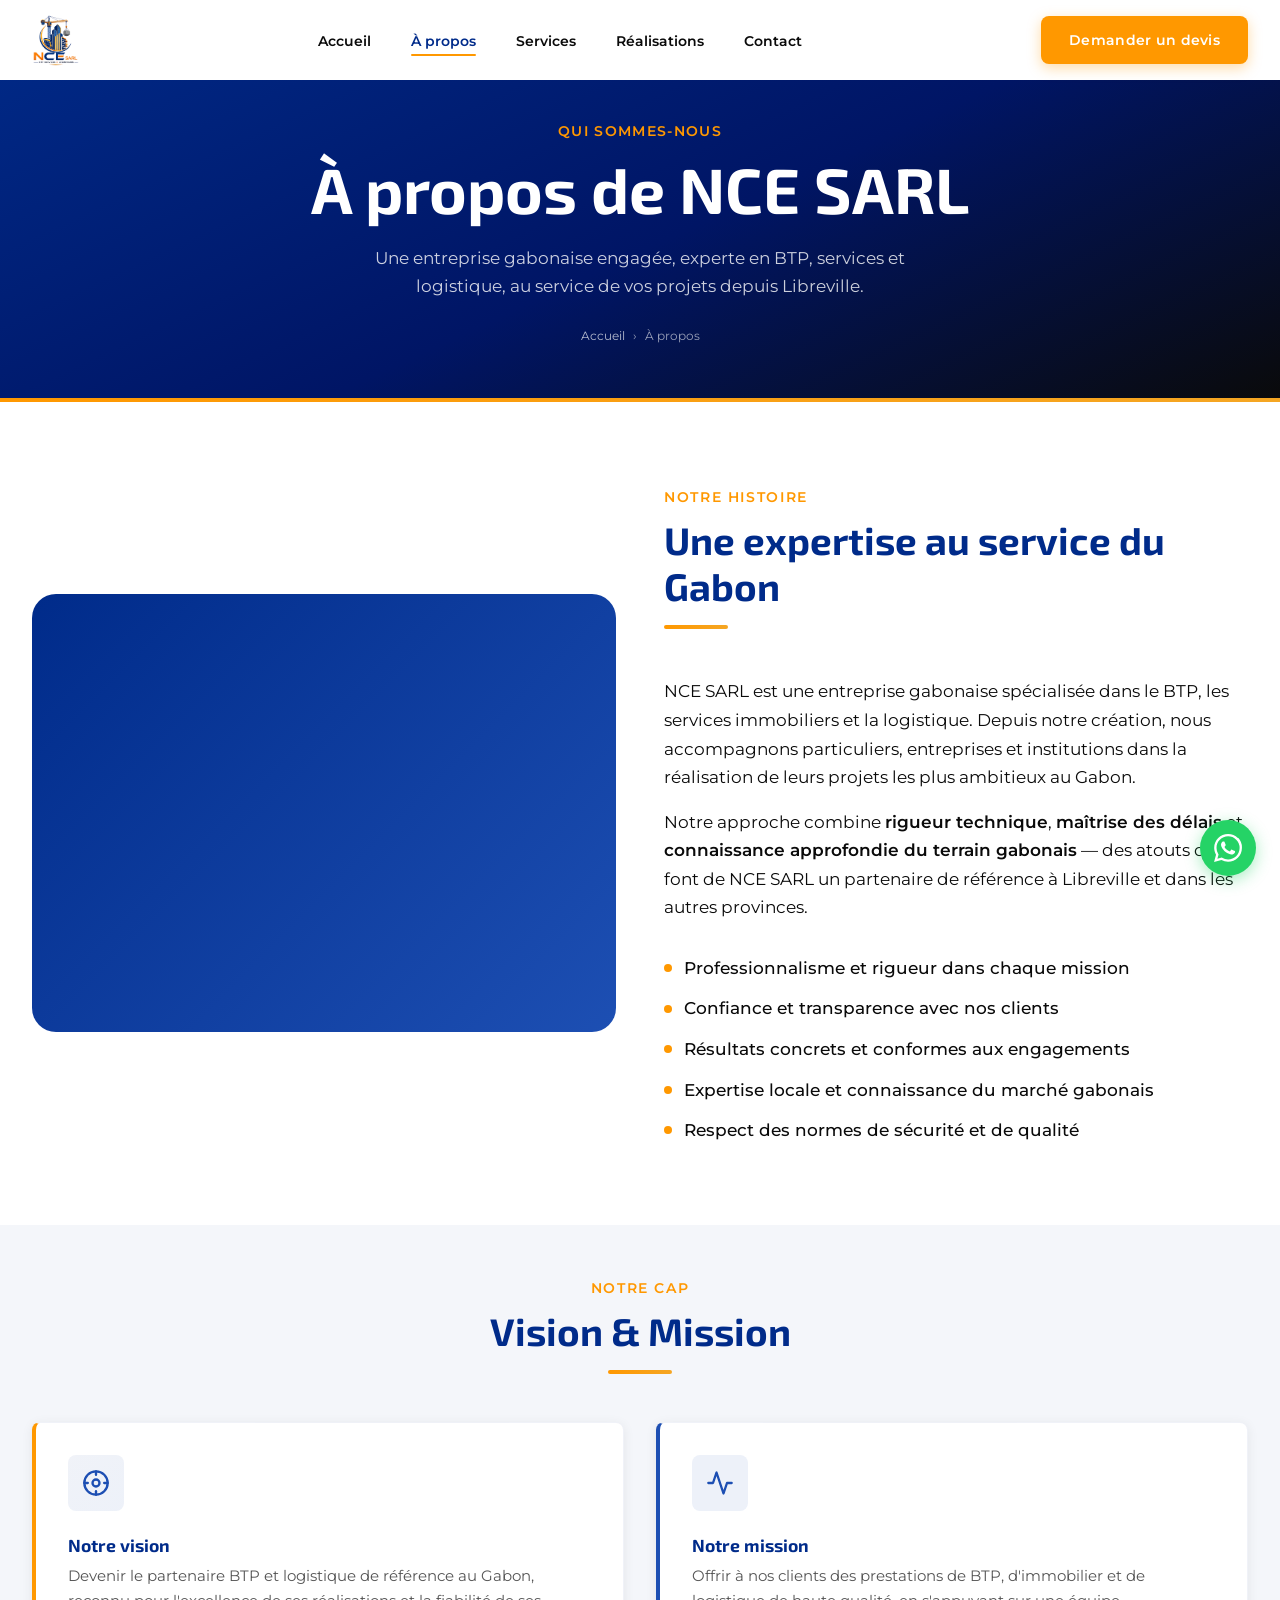
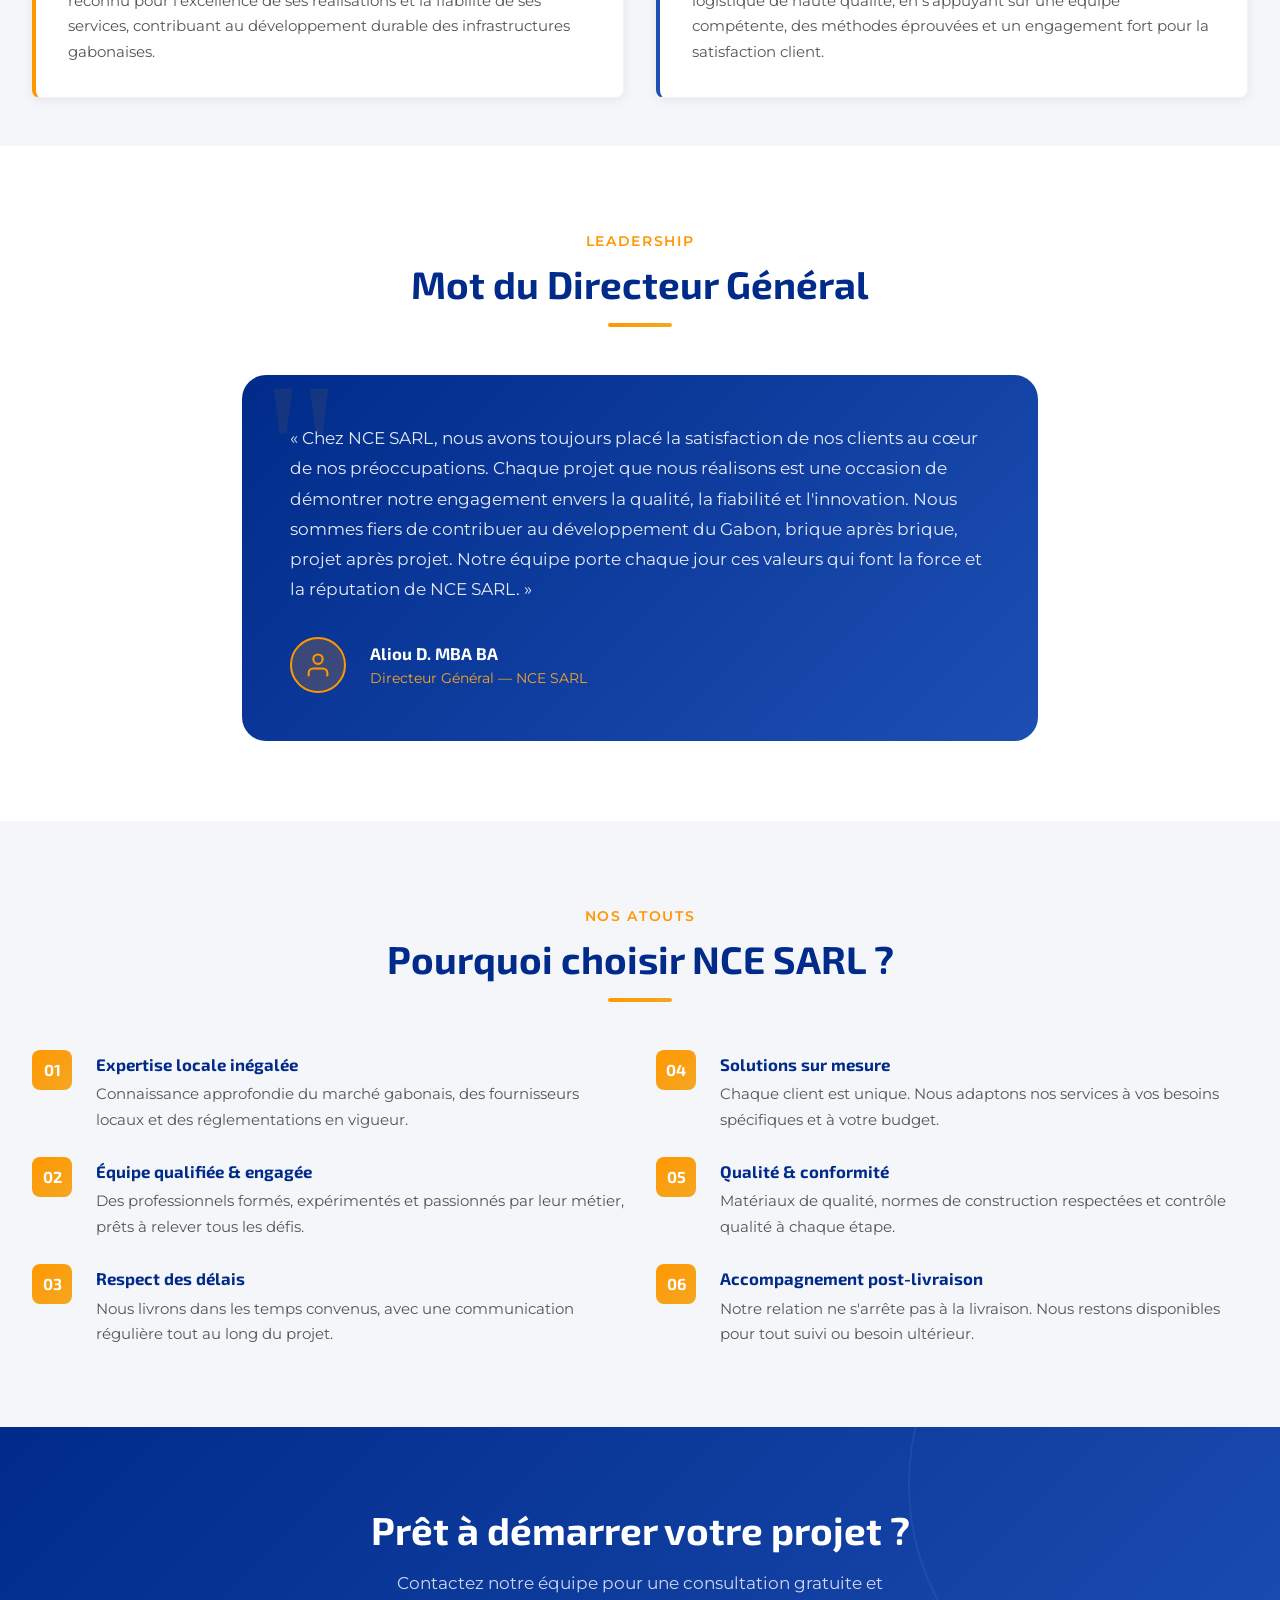
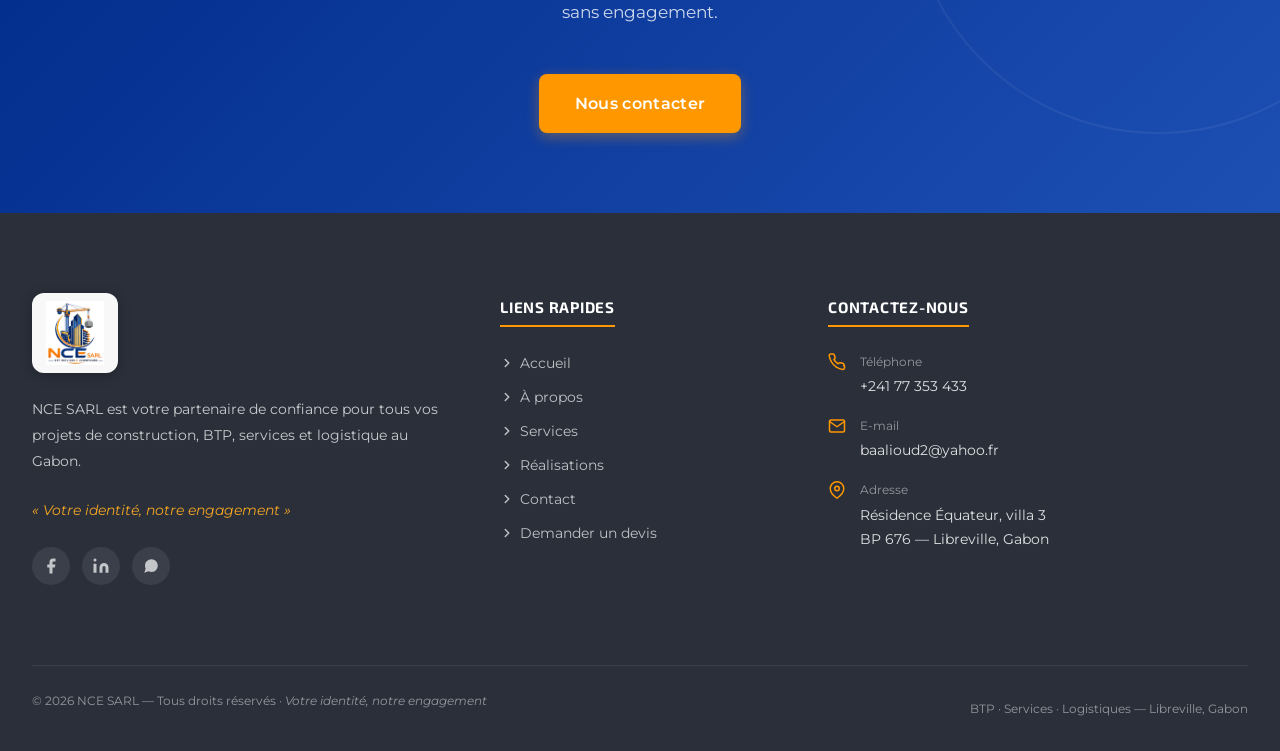
==== commit 4fadb2d8: "feat: galerie picsum + photo équipe IA + CLAUDE.md - Galerie realisations.html : 9 photos picsum.pho" ====
--- a/a-propos.html
+++ b/a-propos.html
@@ -70,21 +70,11 @@
         <div class="about-intro">
 
           <div class="about-intro__img-wrap">
-            <img src="img/hero/about-photo.jpg"
-                 alt="Équipe NCE SARL sur un chantier au Gabon"
+            <img src="https://image.pollinations.ai/prompt/Black+African+construction+team+mixed+gender,+orange+safety+vests+NCE+logo+on+chest,+blue+hard+hats,+construction+site,+photorealistic?width=800&height=600&seed=2026&nologo=true"
+                 alt="Équipe NCE SARL sur un chantier à Libreville — hommes et femmes en gilets orange avec logo NCE"
                  style="width:100%;height:100%;object-fit:cover;"
                  loading="lazy"
-                 onerror="this.style.display='none';this.nextElementSibling.style.display='flex';">
-            <div class="about-intro__img-placeholder" style="display:none;">
-              <svg xmlns="http://www.w3.org/2000/svg" width="64" height="64"
-                   viewBox="0 0 24 24" fill="none" stroke="rgba(255,255,255,0.3)"
-                   stroke-width="1.5" aria-hidden="true">
-                <rect x="2" y="3" width="6" height="18"/>
-                <rect x="9" y="8" width="6" height="13"/>
-                <rect x="16" y="5" width="6" height="16"/>
-              </svg>
-              <span>Photo équipe/chantier à ajouter<br><small>Remplacer img/hero/about-photo.jpg</small></span>
-            </div>
+                 onerror="this.src='img/hero/about-photo.jpg';">
           </div>
 
           <div class="about-intro__content">
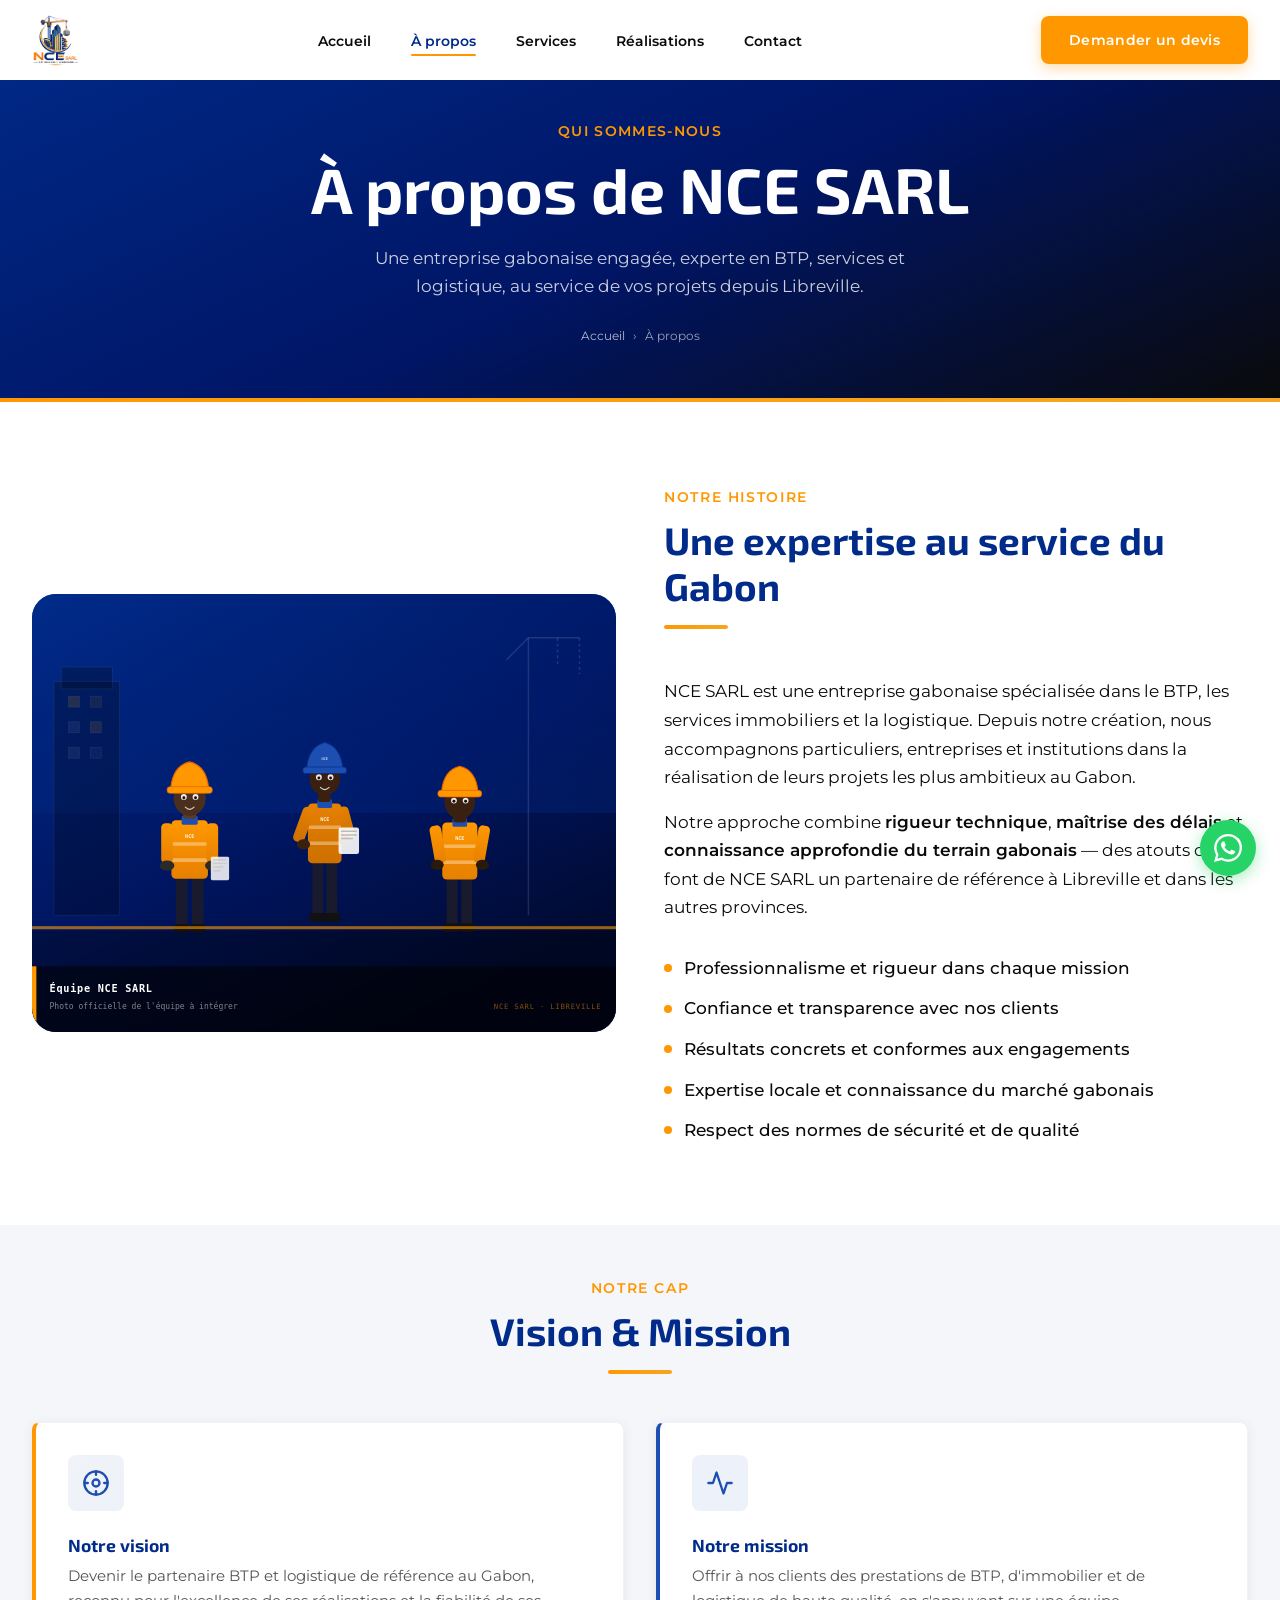
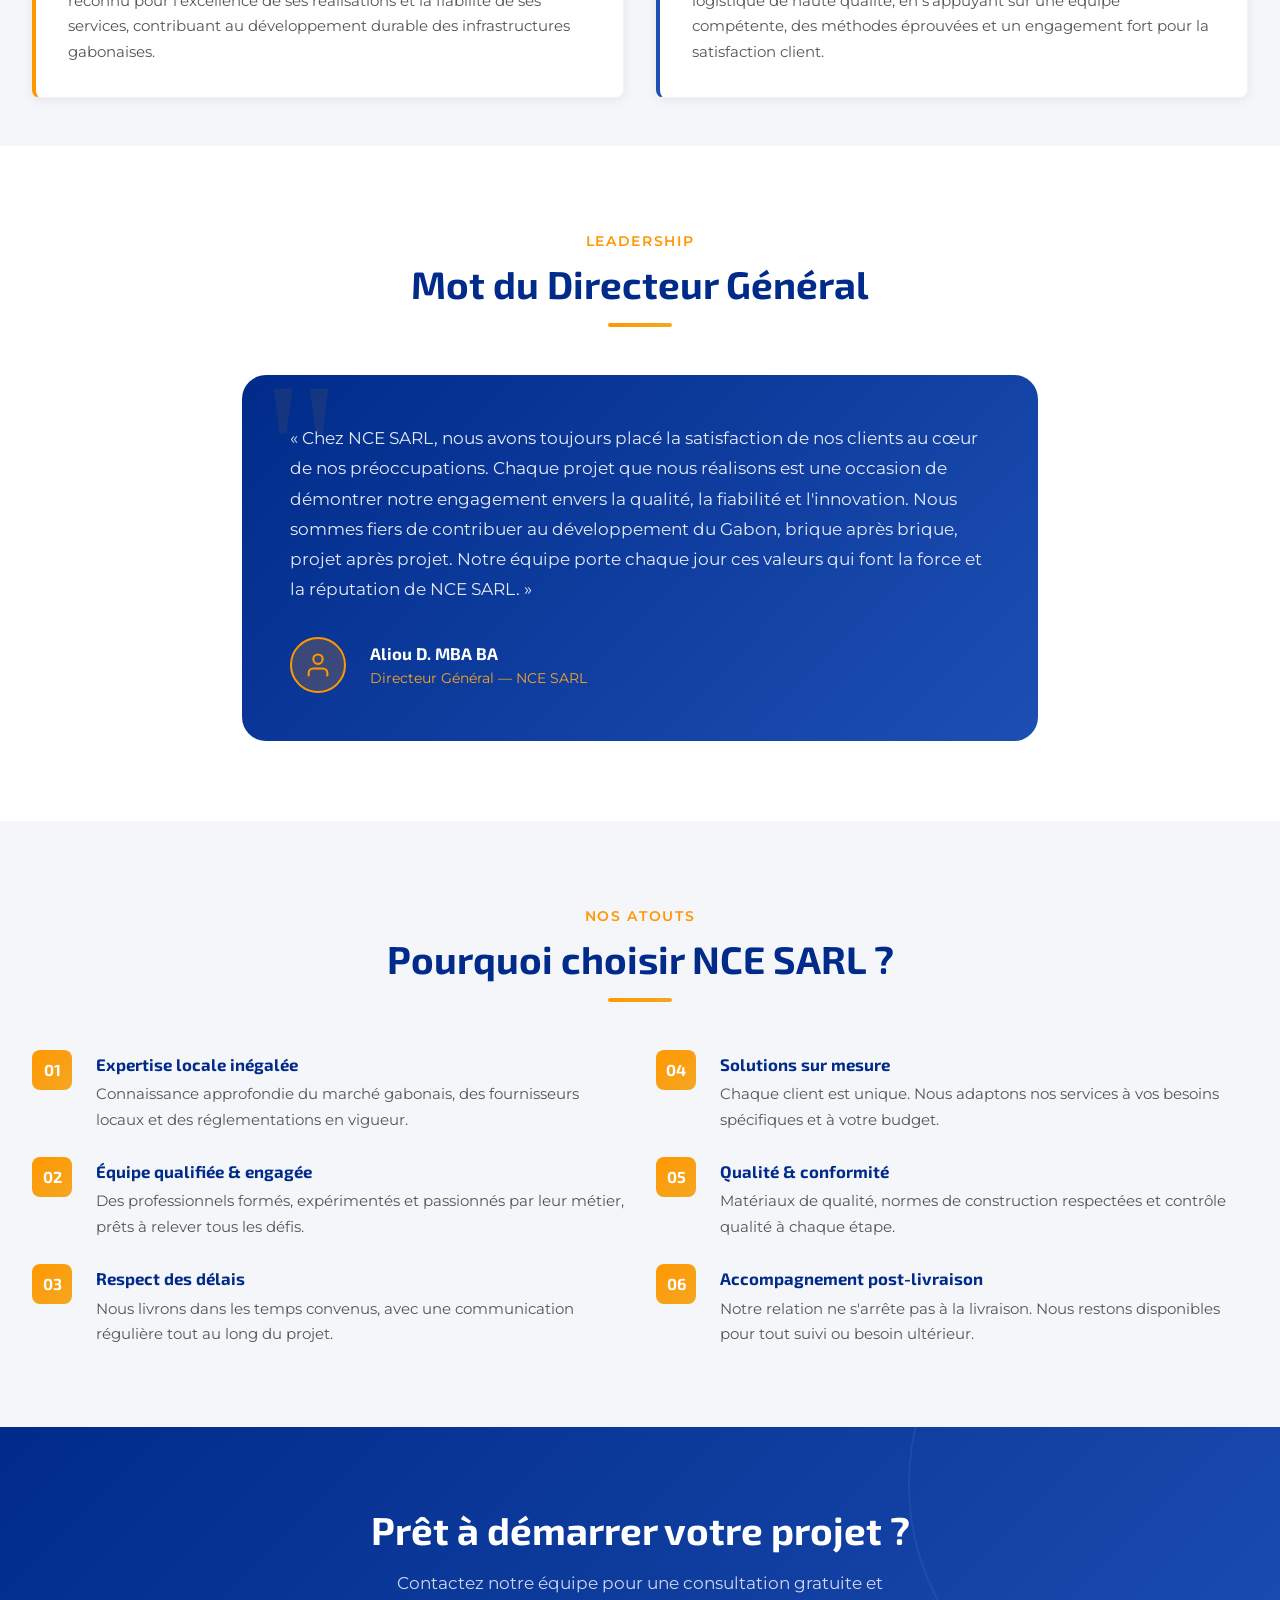
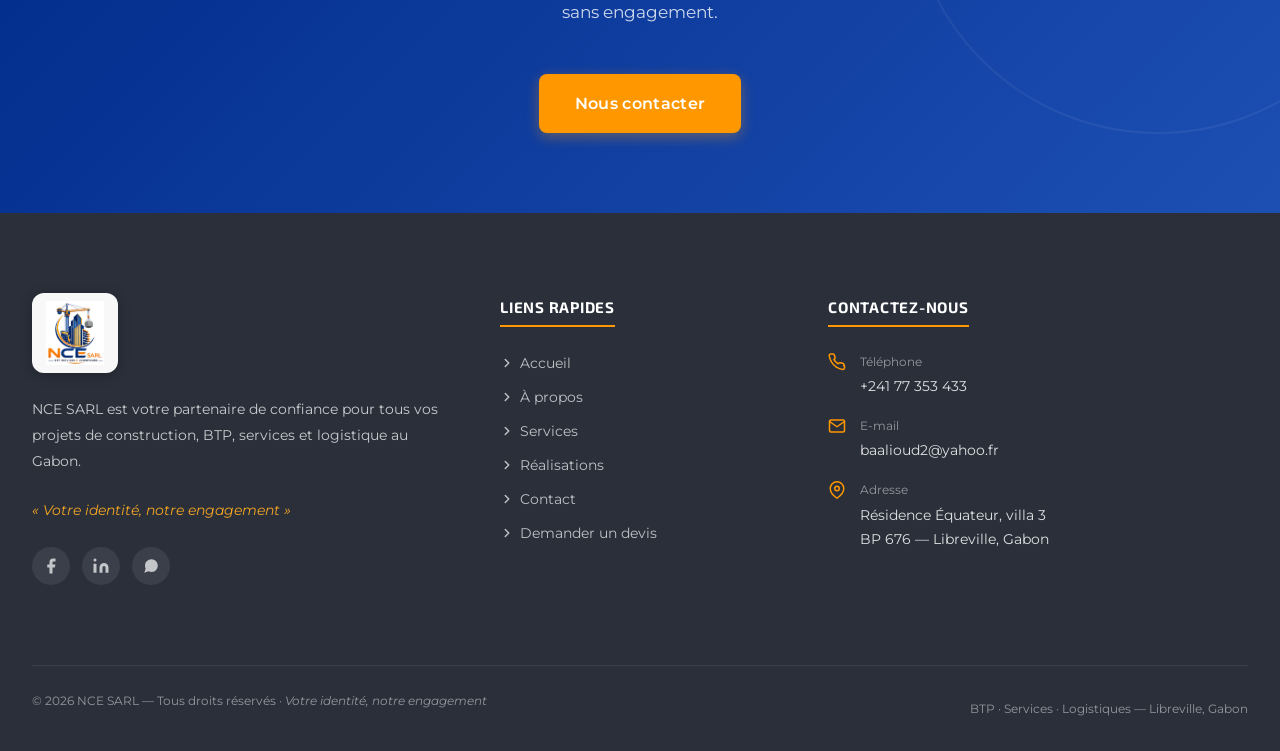
==== commit 2a01d79d: "feat: visuels SVG locaux par catégorie (galerie + équipe) - 4 SVG branded NCE (bleu nuit + orange) d" ====
--- a/a-propos.html
+++ b/a-propos.html
@@ -70,11 +70,11 @@
         <div class="about-intro">
 
           <div class="about-intro__img-wrap">
-            <img src="https://image.pollinations.ai/prompt/Black+African+construction+team+mixed+gender,+orange+safety+vests+NCE+logo+on+chest,+blue+hard+hats,+construction+site,+photorealistic?width=800&height=600&seed=2026&nologo=true"
+            <img src="img/hero/about-photo.svg"
                  alt="Équipe NCE SARL sur un chantier à Libreville — hommes et femmes en gilets orange avec logo NCE"
                  style="width:100%;height:100%;object-fit:cover;"
                  loading="lazy"
-                 onerror="this.src='img/hero/about-photo.jpg';">
+                 onerror="this.onerror=null;this.src='https://image.pollinations.ai/prompt/Black+African+construction+team+mixed+gender,+orange+safety+vests+NCE+logo+on+chest,+blue+hard+hats,+construction+site,+photorealistic?width=800&height=600&seed=2026&nologo=true';">
           </div>
 
           <div class="about-intro__content">
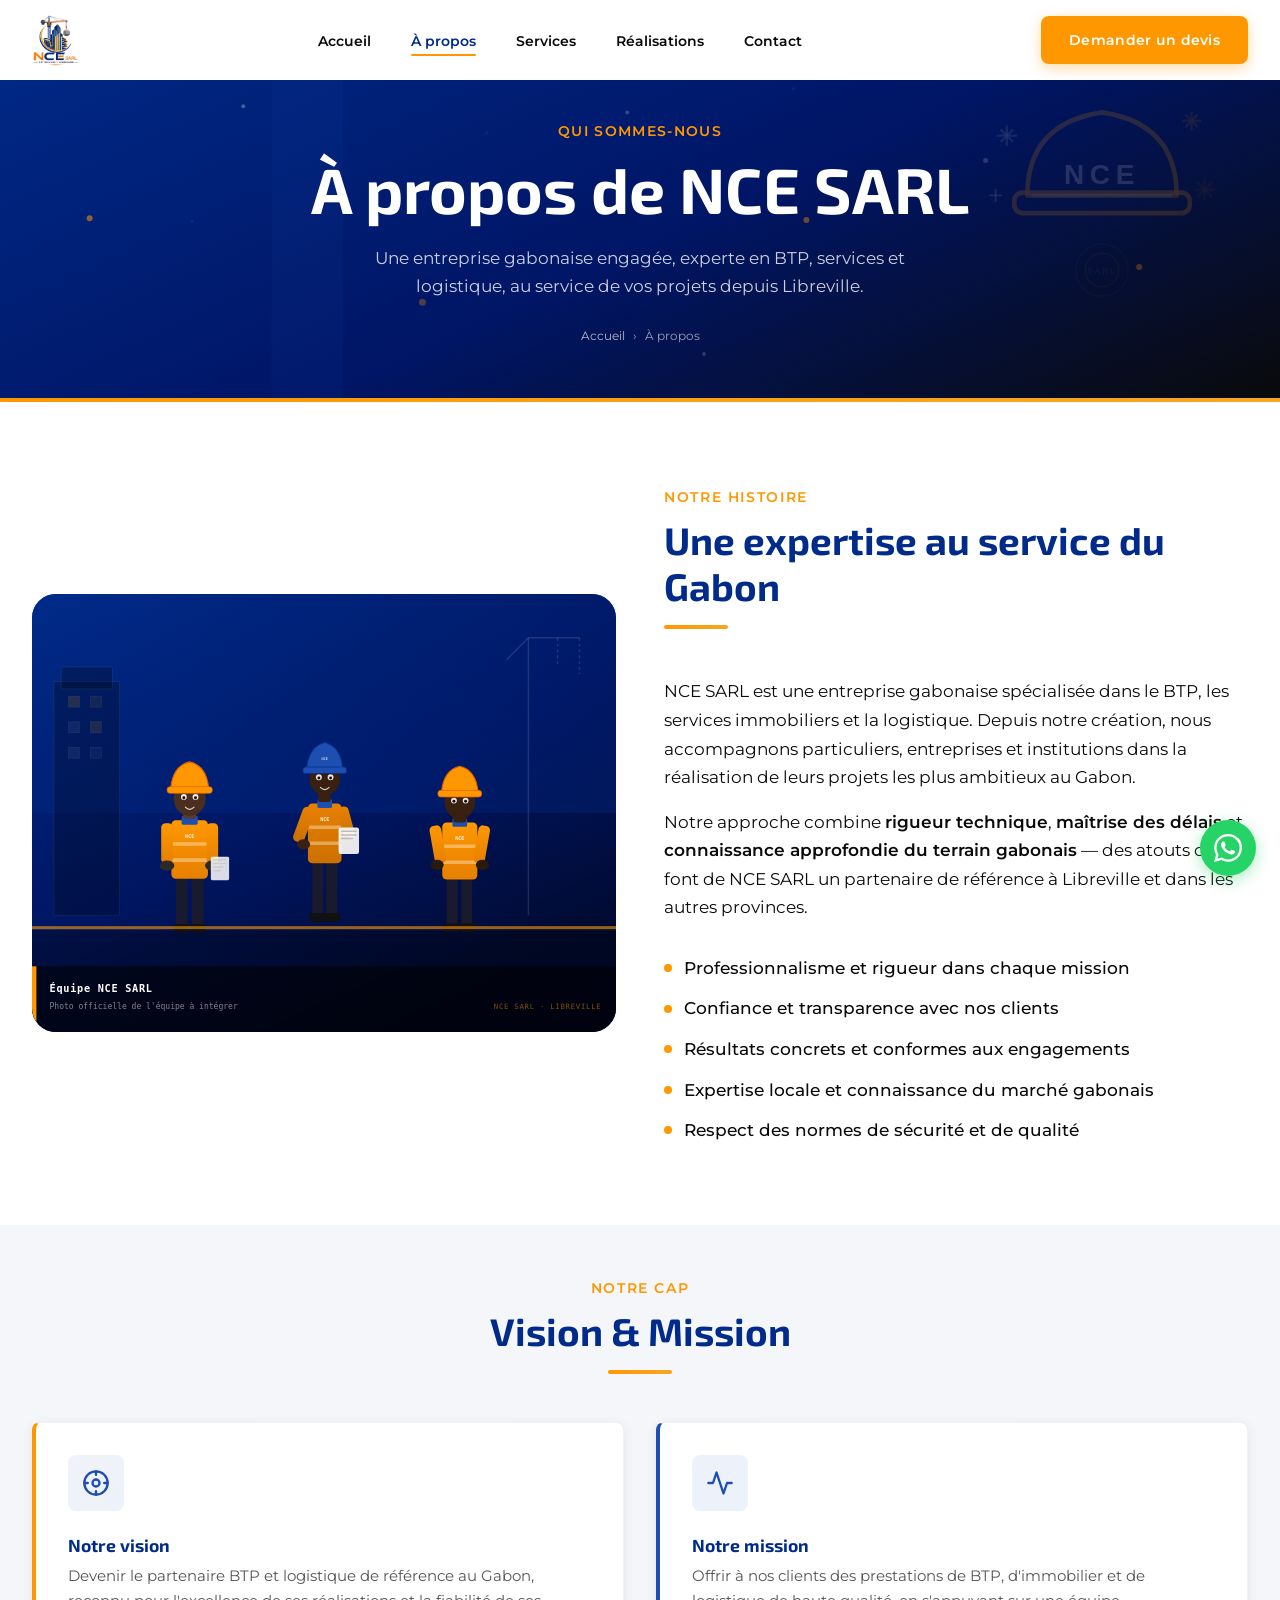
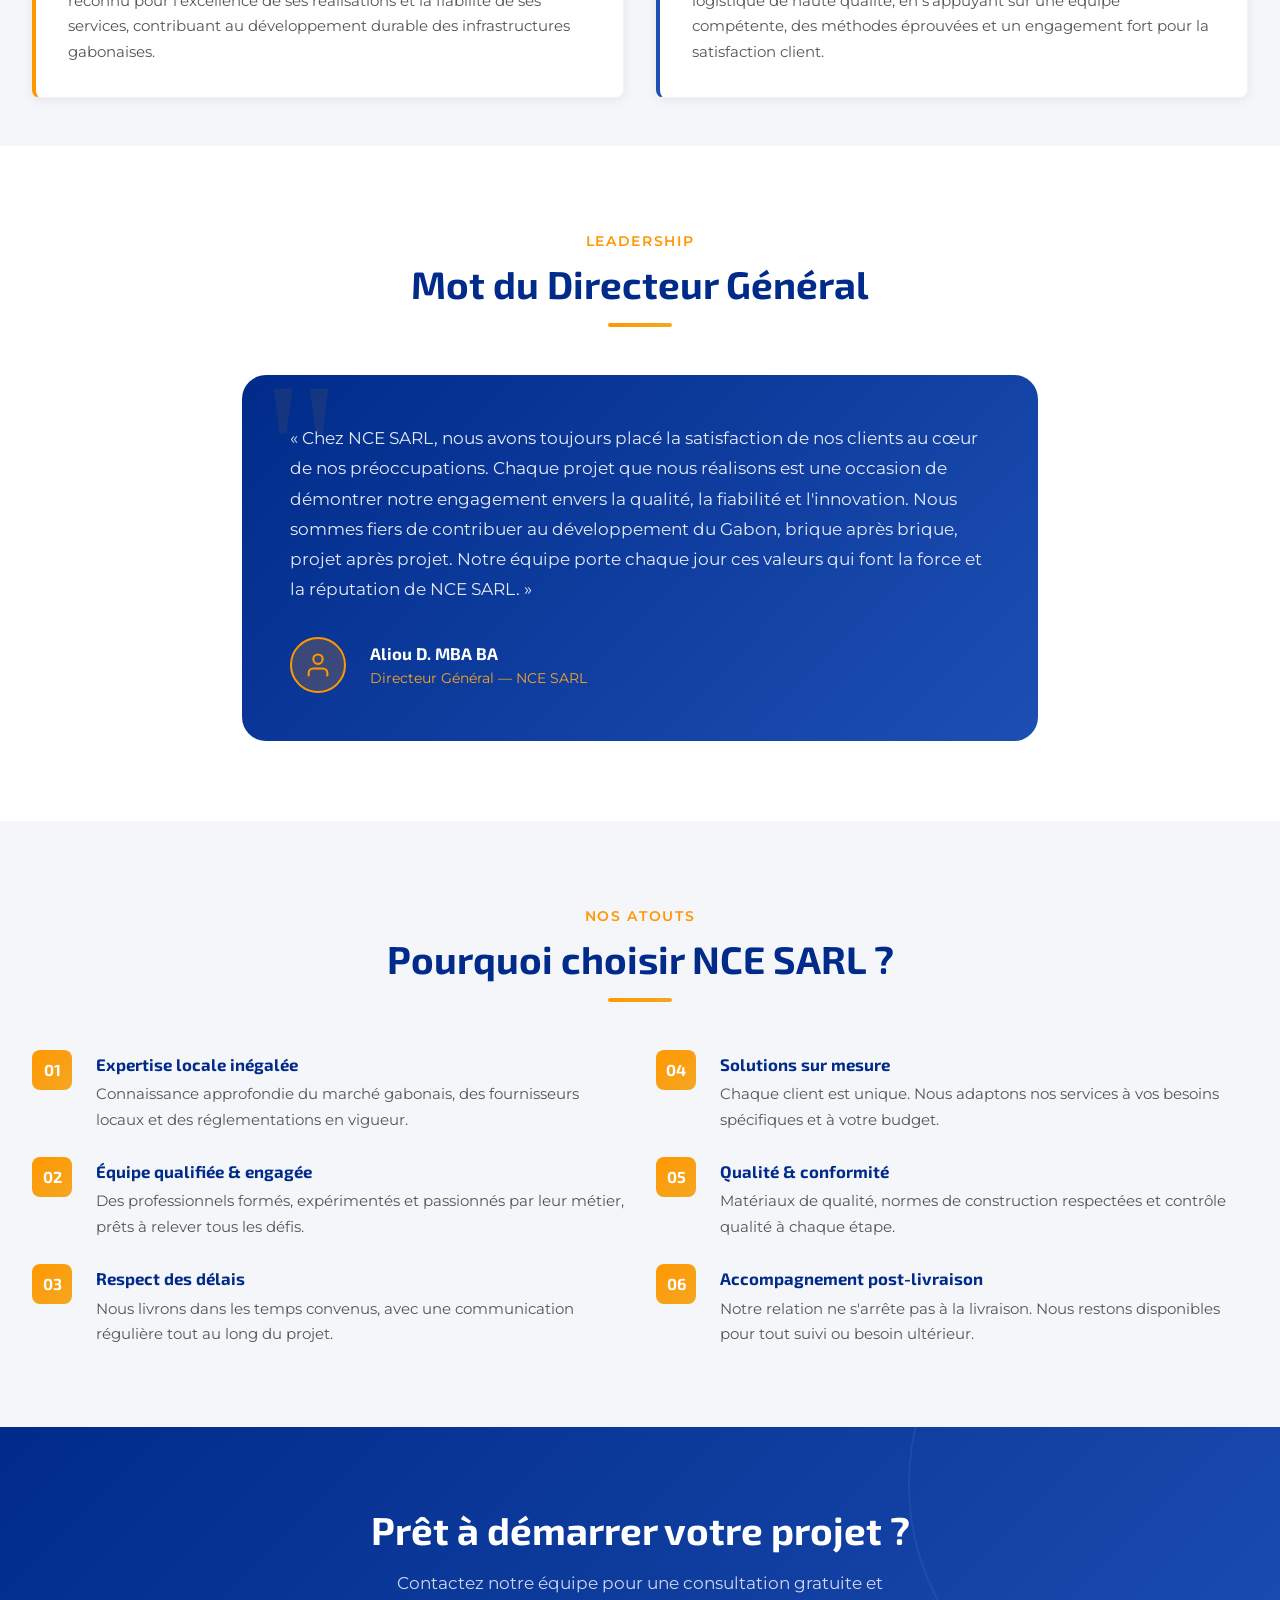
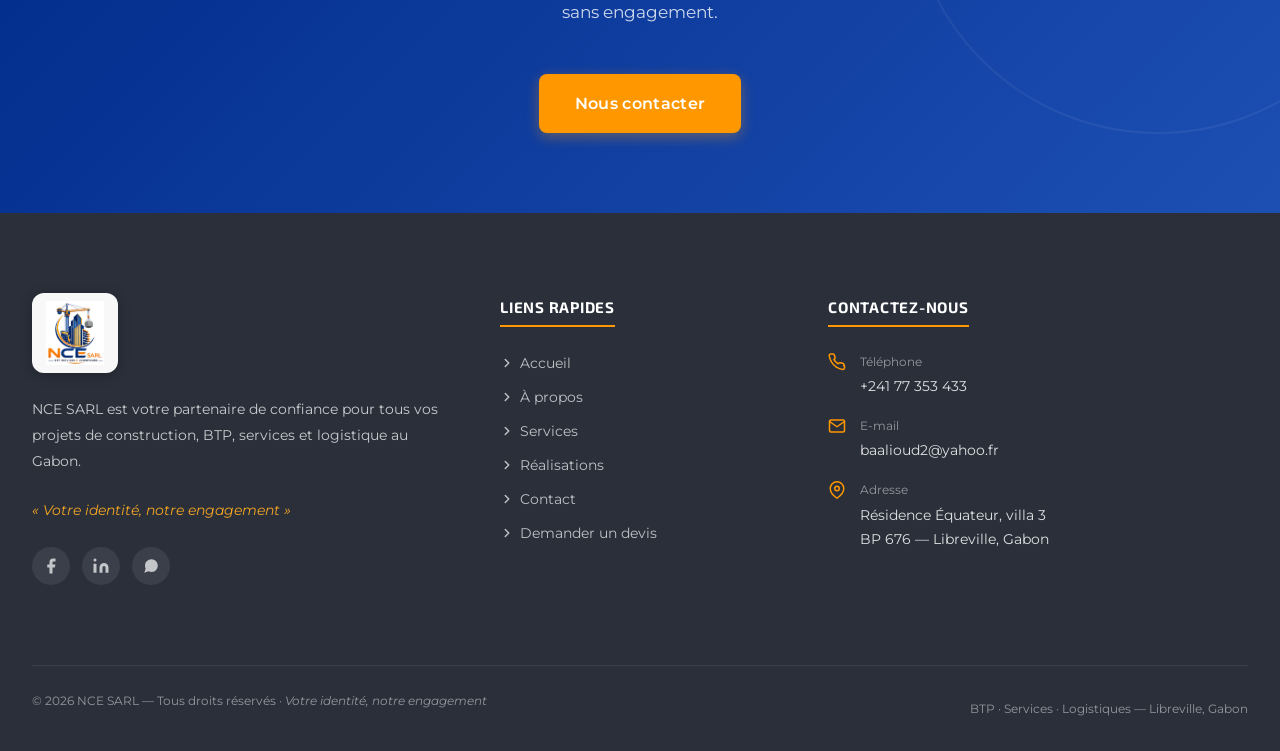
==== commit 27358079: "feat: headers animés SVG sur toutes les pages secondaires - CSS : .hero-particles (fond), .hero-illu" ====
--- a/a-propos.html
+++ b/a-propos.html
@@ -47,6 +47,83 @@
 
     <!-- Page Hero -->
     <section class="page-hero" aria-labelledby="page-title">
+
+      <!-- Particules animées (fond) -->
+      <div class="hero-particles" aria-hidden="true">
+        <svg width="100%" height="100%" xmlns="http://www.w3.org/2000/svg">
+          <rect width="72" height="100%" fill="rgba(29,79,179,0.08)">
+            <animateTransform attributeName="transform" type="translate" from="-72 0" to="1400 0" dur="9s" repeatCount="indefinite"/>
+          </rect>
+          <circle cx="7%"  cy="72%" r="3"   fill="rgba(255,152,0,0.55)"><animate attributeName="cy" values="72%;53%;72%" dur="4.5s" repeatCount="indefinite"/></circle>
+          <circle cx="19%" cy="38%" r="2"   fill="rgba(255,255,255,0.28)"><animate attributeName="cy" values="38%;22%;38%" dur="3.6s" begin="0.8s" repeatCount="indefinite"/></circle>
+          <circle cx="33%" cy="80%" r="3.5" fill="rgba(255,152,0,0.3)"><animate attributeName="cy" values="80%;62%;80%" dur="5.2s" begin="1.4s" repeatCount="indefinite"/></circle>
+          <circle cx="49%" cy="28%" r="2"   fill="rgba(255,255,255,0.2)"><animate attributeName="cy" values="28%;12%;28%" dur="4s"   begin="2.1s" repeatCount="indefinite"/></circle>
+          <circle cx="63%" cy="68%" r="3"   fill="rgba(255,152,0,0.4)"><animate attributeName="cy" values="68%;48%;68%" dur="4.8s" begin="0.5s" repeatCount="indefinite"/></circle>
+          <circle cx="77%" cy="42%" r="2.5" fill="rgba(255,255,255,0.16)"><animate attributeName="cy" values="42%;24%;42%" dur="3.4s" begin="1.9s" repeatCount="indefinite"/></circle>
+          <circle cx="89%" cy="74%" r="3"   fill="rgba(255,152,0,0.28)"><animate attributeName="cy" values="74%;55%;74%" dur="5s"   begin="1.1s" repeatCount="indefinite"/></circle>
+          <circle cx="55%" cy="88%" r="2"   fill="rgba(255,255,255,0.16)"><animate attributeName="cy" values="88%;70%;88%" dur="3.8s" begin="2.7s" repeatCount="indefinite"/></circle>
+          <circle cx="15%" cy="55%" r="1.5" fill="rgba(255,255,255,0.05)"/>
+          <circle cx="38%" cy="33%" r="1.5" fill="rgba(255,255,255,0.05)"/>
+          <circle cx="62%" cy="22%" r="1.5" fill="rgba(255,255,255,0.05)"/>
+          <circle cx="84%" cy="45%" r="1.5" fill="rgba(255,255,255,0.05)"/>
+        </svg>
+      </div>
+
+      <!-- Illustration : casque NCE avec étincelles -->
+      <div class="hero-illustration" aria-hidden="true">
+        <svg viewBox="0 0 300 300" fill="none" xmlns="http://www.w3.org/2000/svg">
+          <!-- Casque flottant -->
+          <g fill="none" stroke="rgba(255,152,0,0.72)" stroke-width="5" stroke-linecap="round" stroke-linejoin="round">
+            <animateTransform attributeName="transform" type="translate"
+              values="0,0;0,-12;0,0" dur="3.5s" repeatCount="indefinite" calcMode="spline"
+              keySplines="0.45 0.05 0.55 0.95;0.45 0.05 0.55 0.95"/>
+            <!-- Dôme -->
+            <path d="M70,155 Q70,78 150,66 Q230,78 230,155 Z"/>
+            <!-- Rebord -->
+            <rect x="56" y="152" width="188" height="22" rx="9"/>
+            <!-- Bande intérieure -->
+            <line x1="76" y1="155" x2="224" y2="155" stroke="rgba(255,255,255,0.3)" stroke-width="3"/>
+          </g>
+          <!-- Texte NCE sur le casque -->
+          <text x="150" y="132" text-anchor="middle"
+                fill="rgba(255,255,255,0.62)" font-family="sans-serif" font-size="30" font-weight="bold" letter-spacing="6">NCE</text>
+          <!-- Étincelle 1 — haut gauche -->
+          <g stroke="rgba(255,255,255,0.65)" stroke-width="2.5" stroke-linecap="round">
+            <animate attributeName="opacity" values="0.65;0.08;0.65" dur="2.2s" repeatCount="indefinite"/>
+            <line x1="48"  y1="70"  x2="48"  y2="90"/>
+            <line x1="38"  y1="80"  x2="58"  y2="80"/>
+            <line x1="42"  y1="74"  x2="54"  y2="86"/>
+            <line x1="54"  y1="74"  x2="42"  y2="86"/>
+          </g>
+          <!-- Étincelle 2 — haut droit (orange) -->
+          <g stroke="rgba(255,152,0,0.75)" stroke-width="2.5" stroke-linecap="round">
+            <animate attributeName="opacity" values="0.75;0.08;0.75" dur="1.8s" begin="0.6s" repeatCount="indefinite"/>
+            <line x1="246" y1="55"  x2="246" y2="73"/>
+            <line x1="237" y1="64"  x2="255" y2="64"/>
+            <line x1="240" y1="58"  x2="252" y2="70"/>
+            <line x1="252" y1="58"  x2="240" y2="70"/>
+          </g>
+          <!-- Étincelle 3 — gauche milieu (petite) -->
+          <g stroke="rgba(255,255,255,0.45)" stroke-width="2" stroke-linecap="round">
+            <animate attributeName="opacity" values="0.45;0.05;0.45" dur="3s" begin="1.2s" repeatCount="indefinite"/>
+            <line x1="36"  y1="138" x2="36"  y2="150"/>
+            <line x1="30"  y1="144" x2="42"  y2="144"/>
+          </g>
+          <!-- Étincelle 4 — droite (orange, grande) -->
+          <g stroke="rgba(255,152,0,0.6)" stroke-width="3" stroke-linecap="round">
+            <animate attributeName="opacity" values="0.6;0.08;0.6" dur="2.5s" begin="0.3s" repeatCount="indefinite"/>
+            <line x1="260" y1="128" x2="260" y2="148"/>
+            <line x1="250" y1="138" x2="270" y2="138"/>
+            <line x1="253" y1="131" x2="267" y2="145"/>
+            <line x1="267" y1="131" x2="253" y2="145"/>
+          </g>
+          <!-- Badge circulaire bas -->
+          <circle cx="150" cy="224" r="28" stroke="rgba(255,255,255,0.1)"  stroke-width="1.5"/>
+          <circle cx="150" cy="224" r="18" stroke="rgba(255,152,0,0.22)" stroke-width="1.5"/>
+          <text x="150" y="228" text-anchor="middle" fill="rgba(255,255,255,0.22)" font-family="sans-serif" font-size="9" letter-spacing="2">SARL</text>
+        </svg>
+      </div>
+
       <div class="container">
         <p class="page-hero__label">Qui sommes-nous</p>
         <h1 id="page-title" class="page-hero__title">À propos de NCE SARL</h1>
--- a/css/style.css
+++ b/css/style.css
@@ -1363,6 +1363,53 @@
 .page-hero__title { color: var(--blanc); margin-bottom: var(--sp-sm); }
 .page-hero__desc { color: rgba(255,255,255,0.8); max-width: 560px; margin-inline: auto; }
 
+/* ── Hero animated layers ──────────────────────────────── */
+.page-hero { overflow: hidden; }
+.page-hero > .container { position: relative; z-index: 2; }
+
+.hero-particles {
+  position: absolute; inset: 0;
+  pointer-events: none; z-index: 0;
+}
+
+.hero-illustration {
+  position: absolute;
+  top: 50%; right: 3%;
+  transform: translateY(-50%);
+  width: min(280px, 38%);
+  pointer-events: none; z-index: 1;
+  opacity: 0.22;
+}
+
+@media (max-width: 768px) {
+  .hero-illustration {
+    width: 58%;
+    right: 50%;
+    transform: translate(50%, -50%);
+    opacity: 0.09;
+  }
+}
+
+@keyframes nce-ripple {
+  0%   { transform: scale(1);   opacity: 0.6; }
+  100% { transform: scale(4.5); opacity: 0;   }
+}
+
+@keyframes nce-blink {
+  0%, 78%, 100% { opacity: 0.13; }
+  39%           { opacity: 0.92; }
+}
+
+.hero-ripple-ring {
+  transform-box: fill-box; transform-origin: center;
+  animation: nce-ripple 2.8s ease-out infinite;
+}
+.hero-ripple-ring--d2 { animation-delay: .93s; }
+.hero-ripple-ring--d3 { animation-delay: 1.87s; }
+.hero-blink           { animation: nce-blink 2.8s ease-in-out infinite; }
+.hero-blink--d2       { animation: nce-blink 2.8s ease-in-out .9s  infinite; }
+.hero-blink--d3       { animation: nce-blink 2.8s ease-in-out 1.8s infinite; }
+
 .about-intro {
   display: grid;
   gap: var(--sp-xl);
